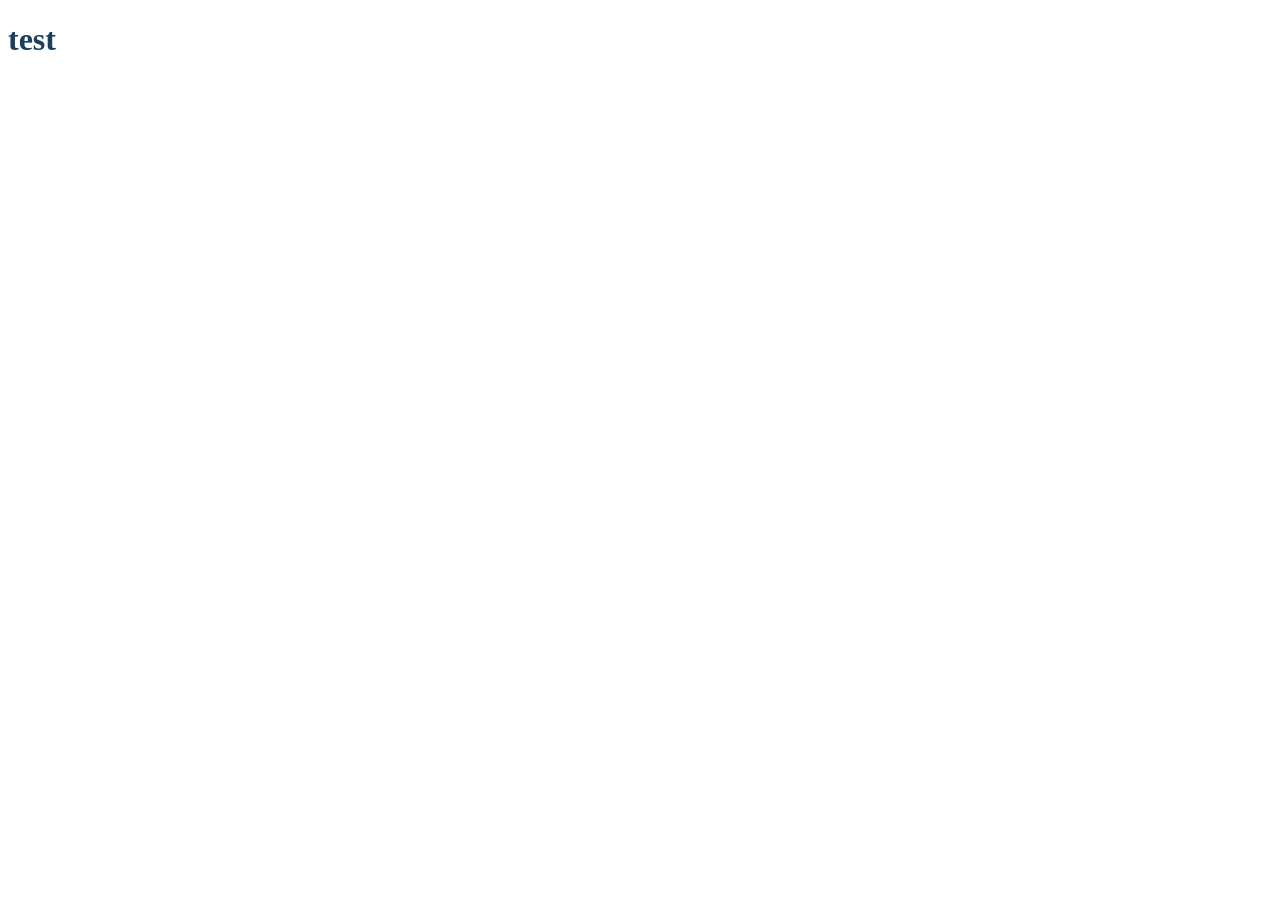
==== index.html @ c7163689 "add git" ====
<!DOCTYPE html>
<html lang="en">
<head>
    <meta charset="UTF-8">
    <meta name="viewport" content="width=device-width, initial-scale=1.0">
    <link rel="stylesheet" href="./css/style.css">
    <link rel="stylesheet" href="./css/reset.css">
    <title>Document</title>
</head>
<body>
    <h1>test</h1>
</body>
</html>
---- css/style.css ----
body h1 {
  color: rgb(29, 63, 94);
}
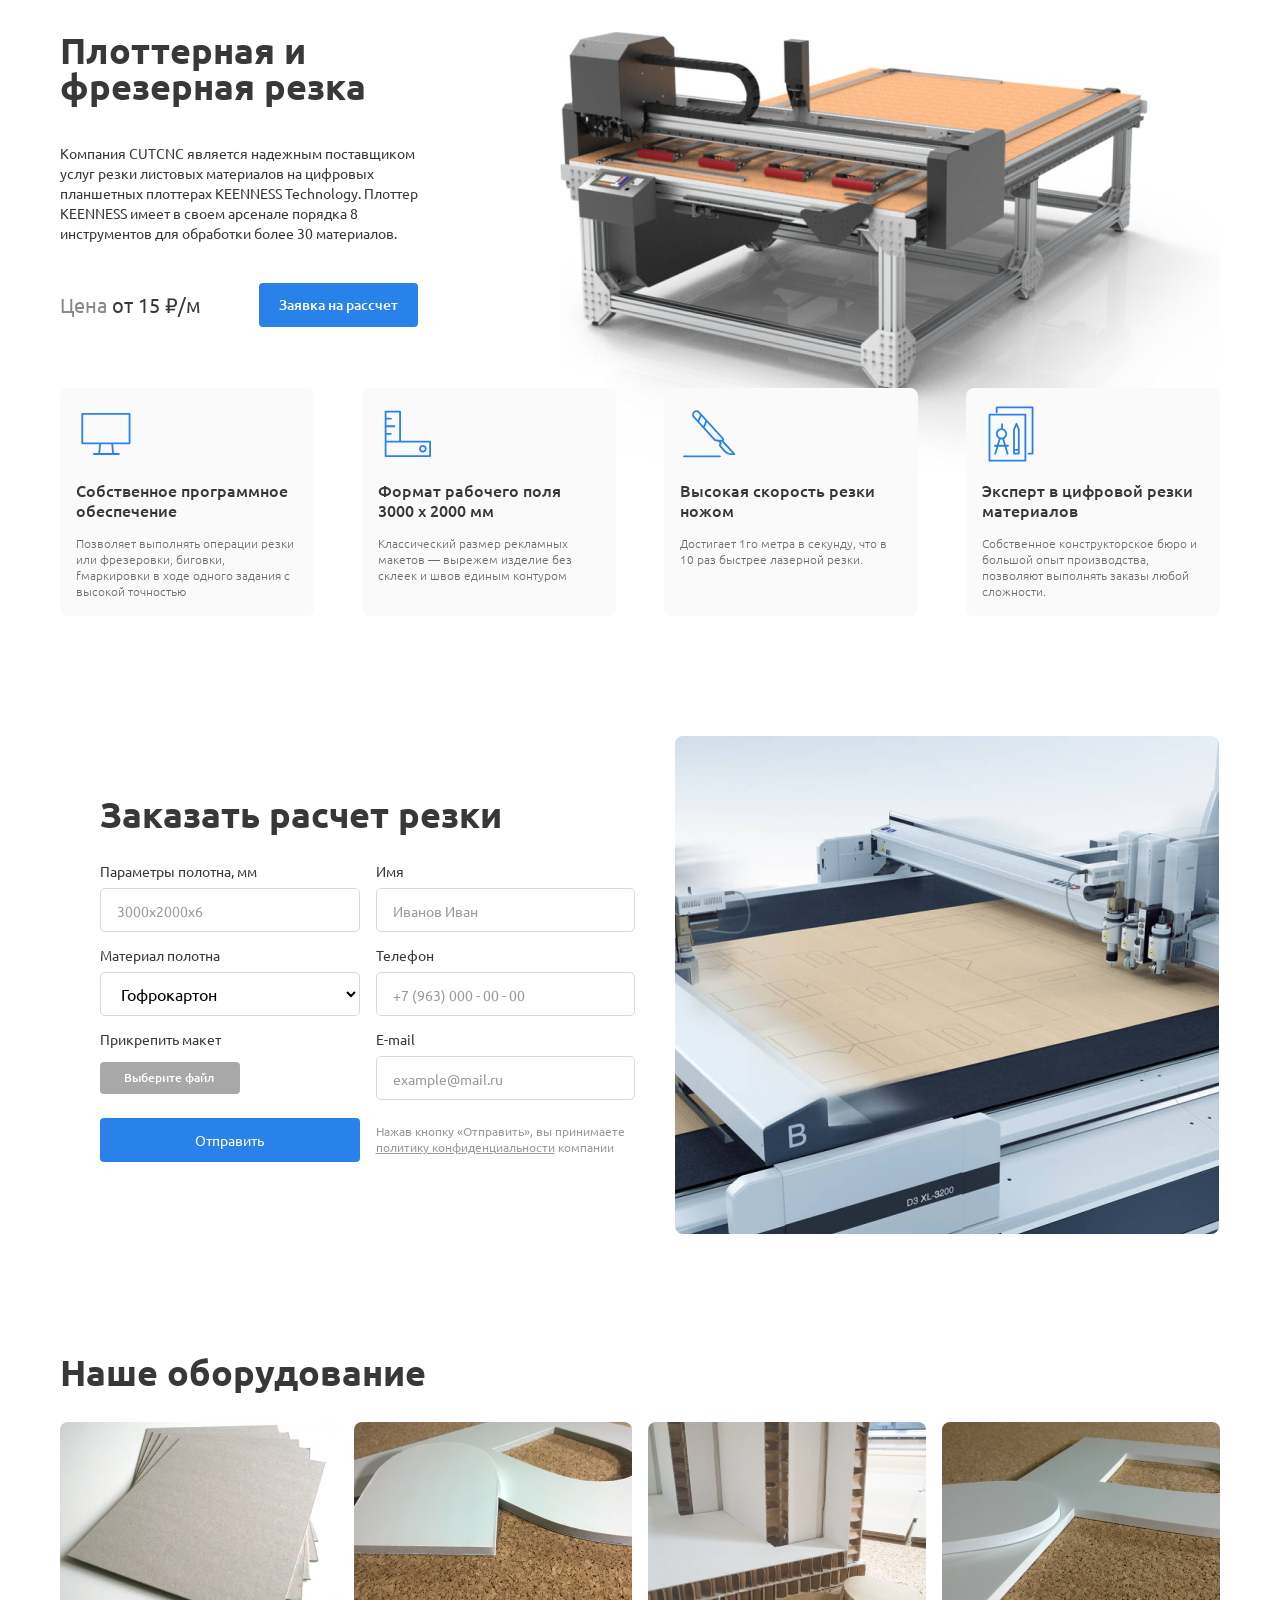
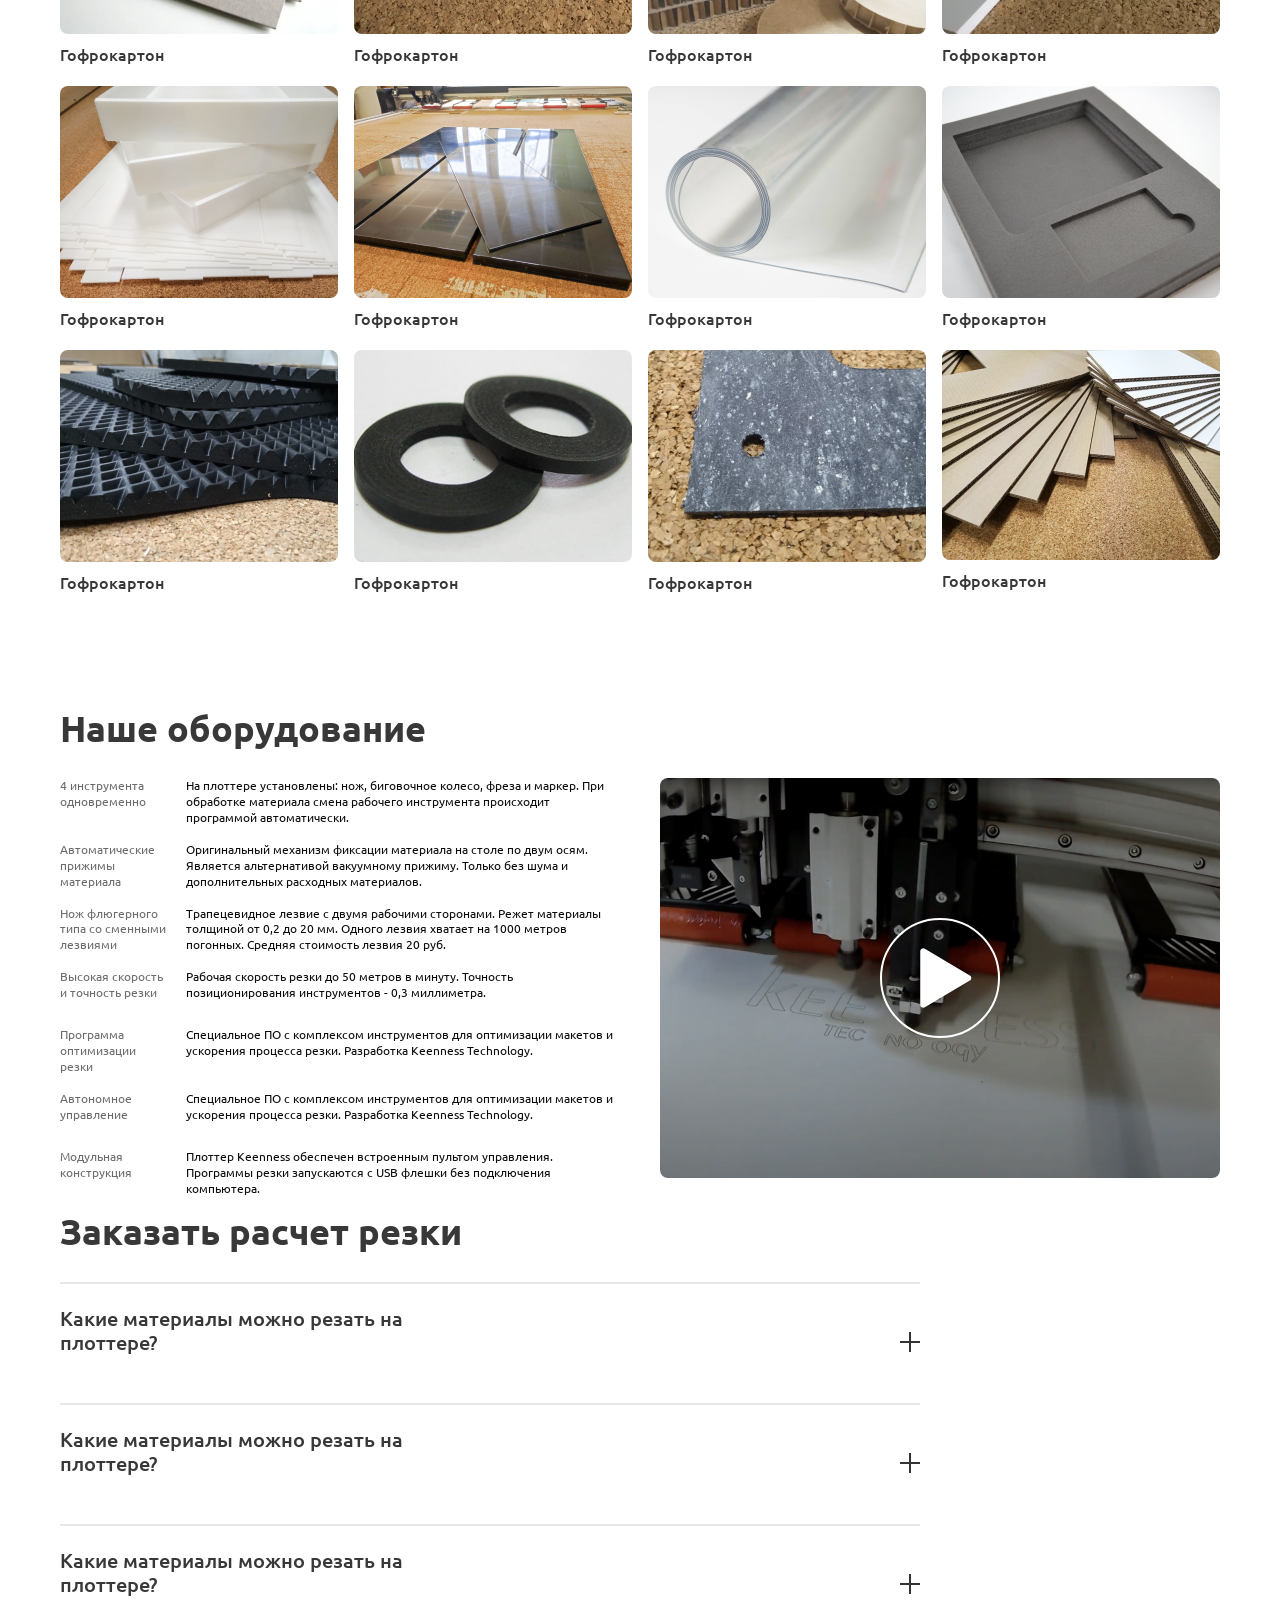
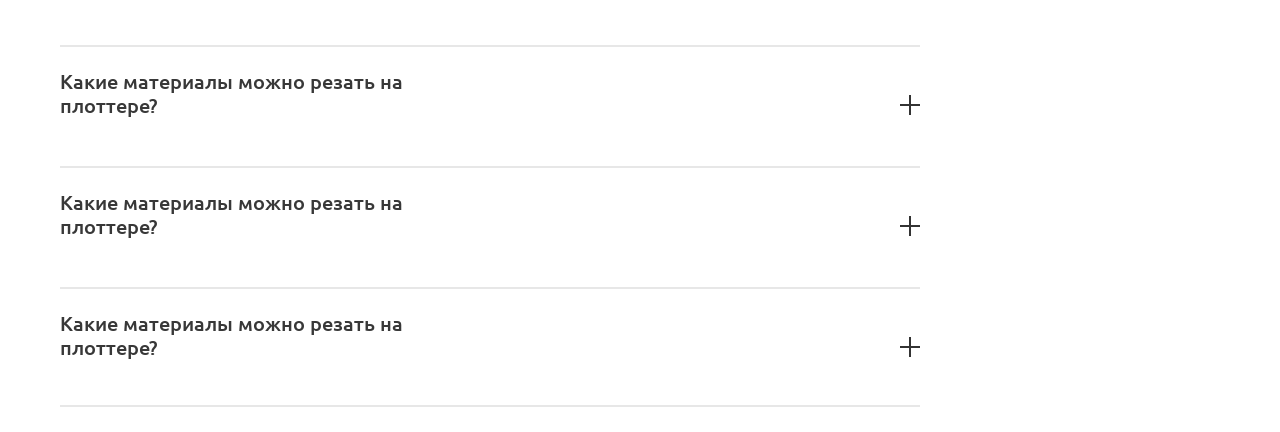
==== commit 2cba5369: "first commit" ====
--- a/index.html
+++ b/index.html
@@ -1,13 +1,536 @@
 <!DOCTYPE html>
 <html lang="en">
+
 <head>
     <meta charset="UTF-8">
     <meta name="viewport" content="width=device-width, initial-scale=1.0">
+    <link rel="stylesheet" href="./css/reset.css">
     <link rel="stylesheet" href="./css/style.css">
-    <link rel="stylesheet" href="./css/reset.css">
     <title>Document</title>
 </head>
+
 <body>
-    <h1>test</h1>
+    <div class="wrapper">
+        <div class="container">
+            <main class="main">
+                <section class="namePage">
+                    <div class="namePage__body">
+                        <div class="namePage__row">
+                            <div class="namePage__desc">
+                                <div class="namePage__title">
+                                    <h1>Плоттерная и фрезерная резка</h1>
+                                </div>
+                                <div class="namePage__desc">
+                                    <p>Компания CUTCNC является надежным поставщиком услуг резки листовых материалов на
+                                        цифровых планшетных плоттерах KEENNESS Technology. Плоттер KEENNESS имеет в
+                                        своем арсенале порядка 8 инструментов для обработки более 30 материалов.</p>
+                                </div>
+                                <div class="namePage__prices">
+                                    <div class="namePage__prices__body">
+                                        <div class="namePage__prices__row">
+                                            <div class="namePage__price">
+                                                <span>Цена</span>
+                                                <span>от 15 ₽/м</span>
+                                            </div>
+                                            <div class="namePage__request">
+                                                <a href="#">Заявка на рассчет</a>
+                                            </div>
+                                        </div>
+                                    </div>
+                                </div>
+                            </div>
+                            <div class="namePage__image">
+                                <img src="./image/machine.png" alt="">
+                            </div>
+                        </div>
+                    </div>
+                </section>
+                <div class="advantages">
+                    <div class="advantages__body">
+                        <div class="advantages__row">
+                            <div class="advantages__col">
+                                <div class="advantages__col__row">
+                                    <div class="advantages__col__img">
+                                        <img src="./image/advantages/1.svg" alt="">
+                                    </div>
+                                    <div class="advantages__col__title">
+                                        <h2>Собственное программное обеспечение</h2>
+                                    </div>
+                                    <div class="advantages__col__desc">
+                                        <p>Позволяет выполнять операции резки или фрезеровки, биговки,
+                                            fмаркировки в ходе одного задания с высокой
+                                            точностью</p>
+                                    </div>
+                                </div>
+                            </div>
+                            <div class="advantages__col">
+                                <div class="advantages__col__row">
+                                    <div class="advantages__col__img">
+                                        <img src="./image/advantages/3.svg" alt="">
+                                    </div>
+                                    <div class="advantages__col__title">
+                                        <h2>Формат рабочего поля
+                                            3000 х 2000 мм</h2>
+                                    </div>
+                                    <div class="advantages__col__desc">
+                                        <p>Классический размер рекламных макетов
+                                            — вырежем изделие без склеек и швов единым контуром</p>
+                                    </div>
+                                </div>
+                            </div>
+                            <div class="advantages__col">
+                                <div class="advantages__col__row">
+                                    <div class="advantages__col__img">
+                                        <img src="./image/advantages/2.svg" alt="">
+                                    </div>
+                                    <div class="advantages__col__title">
+                                        <h2>Высокая скорость
+                                            резки ножом</h2>
+                                    </div>
+                                    <div class="advantages__col__desc">
+                                        <p>Достигает 1го метра в секунду, что в 10 раз быстрее лазерной резки.</p>
+                                    </div>
+                                </div>
+                            </div>
+                            <div class="advantages__col">
+                                <div class="advantages__col__row">
+                                    <div class="advantages__col__img">
+                                        <img src="./image/advantages/4.svg" alt="">
+                                    </div>
+                                    <div class="advantages__col__title">
+                                        <h2>Эксперт в цифровой
+                                            резки материалов</h2>
+                                    </div>
+                                    <div class="advantages__col__desc">
+                                        <p>Собственное конструкторское бюро и большой опыт производства, позволяют
+                                            выполнять заказы любой сложности.</p>
+                                    </div>
+                                </div>
+                            </div>
+                        </div>
+                    </div>
+                </div>
+                <section class="form">
+                    <div class="form__body">
+                        <div class="form__row">
+                            <form class="shape" action="#" enctype="multipart/form-data">
+                                <div class="shape__body">
+                                    <div class="shape__title">
+                                        <h2>Заказать расчет резки</h2>
+                                    </div>
+                                    <div class="shape__row">
+                                        <div class="shape__col__left">
+                                            <div class="shape__col__box">
+                                                <label for="parameter">Параметры полотна, мм</label>
+                                                <input type="text" id="parameter" name="parameter"
+                                                    placeholder="3000х2000х6">
+                                            </div>
+                                            <div class="shape__col__box">
+                                                <label for="material">Материал полотна</label>
+                                                <select class="material" name="material" id="material">
+                                                    <option class="material__option" value="gofrokarton">Гофрокартон
+                                                    </option>
+                                                    <option class="material__option" value="gofrokarton">Гофрокартон
+                                                    </option>
+                                                    <option class="material__option" value="gofrokarton">Гофрокартон
+                                                    </option>
+                                                    <option class="material__option" value="gofrokarton">Гофрокартон
+                                                    </option>
+                                                </select>
+                                            </div>
+                                            <div class="shape__col__box">
+                                                <label class="input-file"> Прикрепить макет
+                                                    <input class="file" type="file" name="file">
+                                                    <span class="input-file-btn">Выберите файл</span>
+                                                </label>
+                                            </div>
+                                        </div>
+                                        <div class="shape__col__right">
+                                            <div class="shape__col__box">
+                                                <label for="nameClient">Имя</label>
+                                                <input type="text" id="nameClient" name="nameClient"
+                                                    placeholder="Иванов Иван">
+                                            </div>
+                                            <div class="shape__col__box">
+                                                <label for="phoneClient">Телефон</label>
+                                                <input type="text" id="phoneClient" name="phoneClient"
+                                                    placeholder="+7 (963) 000 - 00 - 00">
+                                            </div>
+                                            <div class="shape__col__box">
+                                                <label for="emailClient">E-mail</label>
+                                                <input type="email" id="emailClient" name="emailClient"
+                                                    placeholder="example@mail.ru">
+                                            </div>
+                                        </div>
+                                    </div>
+                                    <div class="form__btn">
+                                        <div class="form__btn__row">
+                                            <div class="shapeBtn">
+                                                <button id="shapeBtn" type="submit">Отправить</button>
+                                            </div>
+                                            <div class="confidentiality">
+                                                <p>Нажав кнопку «Отправить», вы принимаете <a href="#">политику
+                                                        конфиденциальности</a> компании</p>
+                                            </div>
+                                        </div>
+                                    </div>
+                                </div>
+                            </form>
+                            <div class="form__image">
+                                <img src="./image/form/formImage.png" alt="">
+                            </div>
+                        </div>
+                    </div>
+                </section>
+                <section class="materials">
+                    <div class="materials__body">
+                        <div class="materials__title">
+                            <h2>Наше оборудование</h2>
+                        </div>
+                        <div class="materials__row">
+                            <div class="materials__col">
+                                <div class="materials__col__row">
+                                    <div class="materials__col__img">
+                                        <img src="./image/material/1.png" alt="">
+                                    </div>
+                                    <div class="materials__col__title">
+                                        <h4>Гофрокартон</h4>
+                                    </div>
+                                </div>
+                            </div>
+                            <div class="materials__col">
+                                <div class="materials__col__row">
+                                    <div class="materials__col__img">
+                                        <img src="./image/material/2.png" alt="">
+                                    </div>
+                                    <div class="materials__col__title">
+                                        <h4>Гофрокартон</h4>
+                                    </div>
+                                </div>
+                            </div>
+                            <div class="materials__col">
+                                <div class="materials__col__row">
+                                    <div class="materials__col__img">
+                                        <img src="./image/material/3.png" alt="">
+                                    </div>
+                                    <div class="materials__col__title">
+                                        <h4>Гофрокартон</h4>
+                                    </div>
+                                </div>
+                            </div>
+                            <div class="materials__col">
+                                <div class="materials__col__row">
+                                    <div class="materials__col__img">
+                                        <img src="./image/material/4.png" alt="">
+                                    </div>
+                                    <div class="materials__col__title">
+                                        <h4>Гофрокартон</h4>
+                                    </div>
+                                </div>
+                            </div>
+                            <div class="materials__col">
+                                <div class="materials__col__row">
+                                    <div class="materials__col__img">
+                                        <img src="./image/material/5.png" alt="">
+                                    </div>
+                                    <div class="materials__col__title">
+                                        <h4>Гофрокартон</h4>
+                                    </div>
+                                </div>
+                            </div>
+                            <div class="materials__col">
+                                <div class="materials__col__row">
+                                    <div class="materials__col__img">
+                                        <img src="./image/material/6.png" alt="">
+                                    </div>
+                                    <div class="materials__col__title">
+                                        <h4>Гофрокартон</h4>
+                                    </div>
+                                </div>
+                            </div>
+
+                            <div class="materials__col">
+                                <div class="materials__col__row">
+                                    <div class="materials__col__img">
+                                        <img src="./image/material/7.png" alt="">
+                                    </div>
+                                    <div class="materials__col__title">
+                                        <h4>Гофрокартон</h4>
+                                    </div>
+                                </div>
+                            </div>
+                            <div class="materials__col">
+                                <div class="materials__col__row">
+                                    <div class="materials__col__img">
+                                        <img src="./image/material/8.png" alt="">
+                                    </div>
+                                    <div class="materials__col__title">
+                                        <h4>Гофрокартон</h4>
+                                    </div>
+                                </div>
+                            </div>
+                            <div class="materials__col">
+                                <div class="materials__col__row">
+                                    <div class="materials__col__img">
+                                        <img src="./image/material/9.png" alt="">
+                                    </div>
+                                    <div class="materials__col__title">
+                                        <h4>Гофрокартон</h4>
+                                    </div>
+                                </div>
+                            </div>
+                            <div class="materials__col">
+                                <div class="materials__col__row">
+                                    <div class="materials__col__img">
+                                        <img src="./image/material/10.png" alt="">
+                                    </div>
+                                    <div class="materials__col__title">
+                                        <h4>Гофрокартон</h4>
+                                    </div>
+                                </div>
+                            </div>
+                            <div class="materials__col">
+                                <div class="materials__col__row">
+                                    <div class="materials__col__img">
+                                        <img src="./image/material/11.png" alt="">
+                                    </div>
+                                    <div class="materials__col__title">
+                                        <h4>Гофрокартон</h4>
+                                    </div>
+                                </div>
+                            </div>
+                            <div class="materials__col">
+                                <div class="materials__col__row">
+                                    <div class="materials__col__img">
+                                        <img src="./image/material/12.png" alt="">
+                                    </div>
+                                    <div class="materials__col__title">
+                                        <h4>Гофрокартон</h4>
+                                    </div>
+                                </div>
+                            </div>
+                        </div>
+                    </div>
+                </section>
+                <section class="machine">
+                    <div class="machine__body">
+                        <div class="machine__title">
+                            <h2>Наше оборудование</h2>
+                        </div>
+                        <div class="machine__row">
+                            <div class="machine__left__box">
+                                <div class="machine__left__row">
+                                    <div class="machine__left__col">
+                                        <div class="machine__left__col__row">
+                                            <div class="machine__left__title">
+                                                <h4>4 инструмента одновременно</h4>
+                                            </div>
+                                            <div class="machine__left__desc">
+                                                <p>На плоттере установлены: нож, биговочное колесо, фреза и маркер. При
+                                                    обработке материала смена рабочего инструмента происходит программой
+                                                    автоматически.</p>
+                                            </div>
+                                        </div>
+                                    </div>
+                                    <div class="machine__left__col">
+                                        <div class="machine__left__col__row">
+                                            <div class="machine__left__title">
+                                                <h4>Автоматические прижимы материала</h4>
+                                            </div>
+                                            <div class="machine__left__desc">
+                                                <p>Оригинальный механизм фиксации материала на столе по двум осям.
+                                                    Является альтернативой вакуумному прижиму. Только без шума и
+                                                    дополнительных расходных материалов.</p>
+                                            </div>
+                                        </div>
+                                    </div>
+                                    <div class="machine__left__col">
+                                        <div class="machine__left__col__row">
+                                            <div class="machine__left__title">
+                                                <h4>Нож флюгерного типа со сменными лезвиями</h4>
+                                            </div>
+                                            <div class="machine__left__desc">
+                                                <p>Трапецевидное лезвие с двумя рабочими сторонами. Режет материалы
+                                                    толщиной от 0,2 до 20 мм. Одного лезвия хватает на 1000 метров
+                                                    погонных. Средняя стоимость лезвия 20 руб.</p>
+                                            </div>
+                                        </div>
+                                    </div>
+                                    <div class="machine__left__col">
+                                        <div class="machine__left__col__row">
+                                            <div class="machine__left__title">
+                                                <h4>Высокая скорость и точность резки</h4>
+                                            </div>
+                                            <div class="machine__left__desc">
+                                                <p>Рабочая скорость резки до 50 метров в минуту. Точность
+                                                    позиционирования инструментов - 0,3 миллиметра.</p>
+                                            </div>
+                                        </div>
+                                    </div>
+                                    <div class="machine__left__col">
+                                        <div class="machine__left__col__row">
+                                            <div class="machine__left__title">
+                                                <h4>Программа оптимизации резки</h4>
+                                            </div>
+                                            <div class="machine__left__desc">
+                                                <p>Специальное ПО с комплексом инструментов для оптимизации макетов и
+                                                    ускорения процесса резки. Разработка Keenness Technology.</p>
+                                            </div>
+                                        </div>
+                                    </div>
+                                    <div class="machine__left__col">
+                                        <div class="machine__left__col__row">
+                                            <div class="machine__left__title">
+                                                <h4>Автономное управление</h4>
+                                            </div>
+                                            <div class="machine__left__desc">
+                                                <p>Специальное ПО с комплексом инструментов для оптимизации макетов и
+                                                    ускорения процесса резки. Разработка Keenness Technology.</p>
+                                            </div>
+                                        </div>
+                                    </div>
+                                    <div class="machine__left__col">
+                                        <div class="machine__left__col__row">
+                                            <div class="machine__left__title">
+                                                <h4>Модульная конструкция</h4>
+                                            </div>
+                                            <div class="machine__left__desc">
+                                                <p>Плоттер Keenness обеспечен встроенным пультом управления. Программы
+                                                    резки запускаются с USB флешки без подключения компьютера.</p>
+                                            </div>
+                                        </div>
+                                    </div>
+                                </div>
+                            </div>
+                            <div class="machine__right__box">
+                                <div class="machine__right__img">
+                                    <img src="./image/mashine/1.png" alt="">
+                                </div>
+                            </div>
+                        </div>
+                    </div>
+                </section>
+                <section class="questions">
+                    <div class="questions__body">
+                        <div class="questions__title">
+                            <h2>Заказать расчет резки</h2>
+                        </div>
+                        <div class="questions__row">
+                            <div class="questions__col">
+                                <div class="questions__col__row">
+                                    <div class="questions__col__item">
+                                        <div class="questions__col__title"> <h4> Какие материалы можно резать на плоттере?</h4></div>
+                                        <div class="questions__col__btn">
+                                            <span></span>
+                                            <span></span>
+                                        </div>
+                                    </div>
+                                    <div class="questions__col__desc"> <p>
+                                        Плоттер Keenness обеспечен встроенным пультом управления. Программы резки запускаются с USB флешки без подключения компьютера.Оригинальный механизм фиксации материала на столе по двум осям. Является альтернативой вакуумному прижиму. Только без шума и дополнительных расходных материалов.  Трапецевидное лезвие с двумя рабочими сторонами. Режет материалы толщиной от 0,2 до 20 мм. Одного лезвия хватает на 1000 метров погонных. Средняя стоимость лезвия 20 руб.
+                                        Специальное ПО с комплексом инструментов для оптимизации макетов и ускорения процесса резки. Разработка Keenness Technology. Плоттер Keenness обеспечен встроенным пультом управления. Программы резки запускаются с USB флешки без подключения компьютера.
+                                        
+                                        Плоттер Keenness в разборе состоит из отдельных узлов, а рама изготовлена из алюминия. Это позволяет заносить их в стандартные дверные проемы без использования спецтехники.
+                                    </p>
+                                    </div>
+                                </div>
+                            </div>
+                            <div class="questions__col">
+                                <div class="questions__col__row">
+                                    <div class="questions__col__item">
+                                        <div class="questions__col__title"> <h4> Какие материалы можно резать на плоттере?</h4></div>
+                                        <div class="questions__col__btn">
+                                            <span></span>
+                                            <span></span>
+                                        </div>
+                                    </div>
+                                    <div class="questions__col__desc"> <p>
+                                        Плоттер Keenness обеспечен встроенным пультом управления. Программы резки запускаются с USB флешки без подключения компьютера.Оригинальный механизм фиксации материала на столе по двум осям. Является альтернативой вакуумному прижиму. Только без шума и дополнительных расходных материалов.  Трапецевидное лезвие с двумя рабочими сторонами. Режет материалы толщиной от 0,2 до 20 мм. Одного лезвия хватает на 1000 метров погонных. Средняя стоимость лезвия 20 руб.
+                                        Специальное ПО с комплексом инструментов для оптимизации макетов и ускорения процесса резки. Разработка Keenness Technology. Плоттер Keenness обеспечен встроенным пультом управления. Программы резки запускаются с USB флешки без подключения компьютера.
+                                        
+                                        Плоттер Keenness в разборе состоит из отдельных узлов, а рама изготовлена из алюминия. Это позволяет заносить их в стандартные дверные проемы без использования спецтехники.
+                                    </p>
+                                    </div>
+                                </div>
+                            </div>
+                            <div class="questions__col">
+                                <div class="questions__col__row">
+                                    <div class="questions__col__item">
+                                        <div class="questions__col__title"> <h4> Какие материалы можно резать на плоттере?</h4></div>
+                                        <div class="questions__col__btn">
+                                            <span></span>
+                                            <span></span>
+                                        </div>
+                                    </div>
+                                    <div class="questions__col__desc"> <p>
+                                        Плоттер Keenness обеспечен встроенным пультом управления. Программы резки запускаются с USB флешки без подключения компьютера.Оригинальный механизм фиксации материала на столе по двум осям. Является альтернативой вакуумному прижиму. Только без шума и дополнительных расходных материалов.  Трапецевидное лезвие с двумя рабочими сторонами. Режет материалы толщиной от 0,2 до 20 мм. Одного лезвия хватает на 1000 метров погонных. Средняя стоимость лезвия 20 руб.
+                                        Специальное ПО с комплексом инструментов для оптимизации макетов и ускорения процесса резки. Разработка Keenness Technology. Плоттер Keenness обеспечен встроенным пультом управления. Программы резки запускаются с USB флешки без подключения компьютера.
+                                        
+                                        Плоттер Keenness в разборе состоит из отдельных узлов, а рама изготовлена из алюминия. Это позволяет заносить их в стандартные дверные проемы без использования спецтехники.
+                                    </p>
+                                    </div>
+                                </div>
+                            </div>
+                            <div class="questions__col">
+                                <div class="questions__col__row">
+                                    <div class="questions__col__item">
+                                        <div class="questions__col__title"> <h4> Какие материалы можно резать на плоттере?</h4></div>
+                                        <div class="questions__col__btn">
+                                            <span></span>
+                                            <span></span>
+                                        </div>
+                                    </div>
+                                    <div class="questions__col__desc"> <p>
+                                        Плоттер Keenness обеспечен встроенным пультом управления. Программы резки запускаются с USB флешки без подключения компьютера.Оригинальный механизм фиксации материала на столе по двум осям. Является альтернативой вакуумному прижиму. Только без шума и дополнительных расходных материалов.  Трапецевидное лезвие с двумя рабочими сторонами. Режет материалы толщиной от 0,2 до 20 мм. Одного лезвия хватает на 1000 метров погонных. Средняя стоимость лезвия 20 руб.
+                                        Специальное ПО с комплексом инструментов для оптимизации макетов и ускорения процесса резки. Разработка Keenness Technology. Плоттер Keenness обеспечен встроенным пультом управления. Программы резки запускаются с USB флешки без подключения компьютера.
+                                        
+                                        Плоттер Keenness в разборе состоит из отдельных узлов, а рама изготовлена из алюминия. Это позволяет заносить их в стандартные дверные проемы без использования спецтехники.
+                                    </p>
+                                    </div>
+                                </div>
+                            </div>
+                            <div class="questions__col">
+                                <div class="questions__col__row">
+                                    <div class="questions__col__item">
+                                        <div class="questions__col__title"> <h4> Какие материалы можно резать на плоттере?</h4></div>
+                                        <div class="questions__col__btn">
+                                            <span></span>
+                                            <span></span>
+                                        </div>
+                                    </div>
+                                    <div class="questions__col__desc"> <p>
+                                        Плоттер Keenness обеспечен встроенным пультом управления. Программы резки запускаются с USB флешки без подключения компьютера.Оригинальный механизм фиксации материала на столе по двум осям. Является альтернативой вакуумному прижиму. Только без шума и дополнительных расходных материалов.  Трапецевидное лезвие с двумя рабочими сторонами. Режет материалы толщиной от 0,2 до 20 мм. Одного лезвия хватает на 1000 метров погонных. Средняя стоимость лезвия 20 руб.
+                                        Специальное ПО с комплексом инструментов для оптимизации макетов и ускорения процесса резки. Разработка Keenness Technology. Плоттер Keenness обеспечен встроенным пультом управления. Программы резки запускаются с USB флешки без подключения компьютера.
+                                        
+                                        Плоттер Keenness в разборе состоит из отдельных узлов, а рама изготовлена из алюминия. Это позволяет заносить их в стандартные дверные проемы без использования спецтехники.
+                                    </p>
+                                    </div>
+                                </div>
+                            </div>
+                            <div class="questions__col">
+                                <div class="questions__col__row">
+                                    <div class="questions__col__item">
+                                        <div class="questions__col__title"> <h4> Какие материалы можно резать на плоттере?</h4></div>
+                                        <div class="questions__col__btn">
+                                            <span></span>
+                                            <span></span>
+                                        </div>
+                                    </div>
+                                    <div class="questions__col__desc"> <p>
+                                        Плоттер Keenness обеспечен встроенным пультом управления. Программы резки запускаются с USB флешки без подключения компьютера.Оригинальный механизм фиксации материала на столе по двум осям. Является альтернативой вакуумному прижиму. Только без шума и дополнительных расходных материалов.  Трапецевидное лезвие с двумя рабочими сторонами. Режет материалы толщиной от 0,2 до 20 мм. Одного лезвия хватает на 1000 метров погонных. Средняя стоимость лезвия 20 руб.
+                                        Специальное ПО с комплексом инструментов для оптимизации макетов и ускорения процесса резки. Разработка Keenness Technology. Плоттер Keenness обеспечен встроенным пультом управления. Программы резки запускаются с USB флешки без подключения компьютера.
+                                        
+                                        Плоттер Keenness в разборе состоит из отдельных узлов, а рама изготовлена из алюминия. Это позволяет заносить их в стандартные дверные проемы без использования спецтехники.
+                                    </p>
+                                    </div>
+                                </div>
+                            </div>
+                        </div>
+                    </div>
+                </section>
+            </main>
+        </div>
+    </div>
+    <script src="./js/main.js"></script>
 </body>
+
 </html>
--- a/css/style.css
+++ b/css/style.css
@@ -1,3 +1,593 @@
-body h1 {
-  color: rgb(29, 63, 94);
+@import url("https://fonts.googleapis.com/css2?family=PT+Sans&family=Ubuntu:wght@300;400;500;700&display=swap");
+.none {
+  display: none;
+}
+
+.active {
+  display: block;
+}
+
+.container {
+  max-width: 1190px;
+  margin: 0 auto;
+  padding: 0 15px;
+}
+
+.namePage {
+  color: #383838;
+  font-style: normal;
+}
+.namePage__row {
+  margin-top: 32px;
+  display: -webkit-box;
+  display: -ms-flexbox;
+  display: flex;
+  -ms-flex-wrap: wrap;
+      flex-wrap: wrap;
+  -webkit-column-gap: 140px;
+     -moz-column-gap: 140px;
+          column-gap: 140px;
+}
+.namePage__desc {
+  max-width: 360px;
+  width: 100%;
+}
+.namePage__title {
+  margin-bottom: 40px;
+}
+.namePage__title h1 {
+  font-size: 36px;
+  font-weight: 700;
+  line-height: 100%;
+}
+.namePage__desc {
+  margin-bottom: 40px;
+}
+.namePage__desc p {
+  font-size: 14px;
+  font-weight: 400;
+  line-height: 142%;
+}
+.namePage__prices__row {
+  display: -webkit-box;
+  display: -ms-flexbox;
+  display: flex;
+  -webkit-column-gap: 57px;
+     -moz-column-gap: 57px;
+          column-gap: 57px;
+  -webkit-box-align: center;
+      -ms-flex-align: center;
+          align-items: center;
+}
+.namePage__price {
+  max-width: 142px;
+  width: 100%;
+  font-size: 20px;
+  line-height: 120%;
+  font-weight: 400;
+}
+.namePage__price span:first-child {
+  color: #888;
+}
+.namePage__price span:last-child {
+  color: #383838;
+}
+.namePage__request {
+  border-radius: 4px;
+  background: #2982E9;
+}
+.namePage__request a {
+  display: inline-block;
+  color: #FFF;
+  font-size: 14px;
+  font-weight: 500;
+  line-height: 142%;
+  padding: 12px 20px;
+}
+
+.advantages {
+  margin-top: -84px;
+  margin-bottom: 120px;
+}
+.advantages__row {
+  display: -webkit-box;
+  display: -ms-flexbox;
+  display: flex;
+  -webkit-column-gap: 48px;
+     -moz-column-gap: 48px;
+          column-gap: 48px;
+}
+.advantages__col {
+  width: 100%;
+  padding: 16px;
+  border-radius: 8px;
+  background: #FAFAFA;
+  -webkit-box-flex: 0;
+      -ms-flex: 0 1 25%;
+          flex: 0 1 25%;
+}
+.advantages__col__row {
+  display: -webkit-box;
+  display: -ms-flexbox;
+  display: flex;
+  -webkit-box-orient: vertical;
+  -webkit-box-direction: normal;
+      -ms-flex-direction: column;
+          flex-direction: column;
+  -webkit-box-pack: center;
+      -ms-flex-pack: center;
+          justify-content: center;
+  -webkit-box-align: start;
+      -ms-flex-align: start;
+          align-items: flex-start;
+  row-gap: 16px;
+  -ms-flex-wrap: wrap;
+      flex-wrap: wrap;
+}
+.advantages__col__title {
+  min-height: 40px;
+}
+.advantages__col__title h2 {
+  color: #383838;
+  font-size: 16px;
+  font-weight: 500;
+  line-height: 125%;
+}
+.advantages__col__desc {
+  max-width: 246px;
+  width: 100%;
+  min-height: 48px;
+  height: 100%;
+}
+.advantages__col__desc p {
+  color: #6B6B6B;
+  font-size: 12px;
+  font-weight: 300;
+  line-height: 133%;
+}
+
+.form {
+  margin-bottom: 120px;
+}
+.form__row {
+  display: -webkit-box;
+  display: -ms-flexbox;
+  display: flex;
+  -webkit-column-gap: 40px;
+     -moz-column-gap: 40px;
+          column-gap: 40px;
+}
+.form form {
+  margin-top: 60px;
+}
+.form form .shape__body {
+  margin-left: 40px;
+  max-width: 535px;
+}
+.form form .shape__title {
+  max-width: 510px;
+  width: 100%;
+  margin-bottom: 32px;
+}
+.form form .shape__title h2 {
+  color: #383838;
+  font-size: 36px;
+  font-weight: 700;
+  line-height: 100%;
+}
+.form form .shape__row {
+  display: -webkit-box;
+  display: -ms-flexbox;
+  display: flex;
+  -webkit-column-gap: 16px;
+     -moz-column-gap: 16px;
+          column-gap: 16px;
+}
+.form form .shape__col__box {
+  display: -webkit-box;
+  display: -ms-flexbox;
+  display: flex;
+  -webkit-box-orient: vertical;
+  -webkit-box-direction: normal;
+      -ms-flex-direction: column;
+          flex-direction: column;
+}
+.form form .shape__col__box {
+  margin-bottom: 16px;
+}
+.form form .shape__col__left, .form form .shape__col__right {
+  max-width: 260px;
+  width: 100%;
+}
+.form form label {
+  color: #383838;
+  font-size: 14px;
+  font-weight: 400;
+  line-height: 114%;
+  margin-bottom: 8px;
+}
+.form form input[type=text],
+.form form input[type=email] {
+  max-width: 260px;
+  width: 100%;
+  height: 44px;
+  padding: 0px 16px;
+  border-radius: 5px;
+  border: 1.5px solid #D9D9D9;
+}
+.form form input::-webkit-input-placeholder {
+  color: #383838;
+  font-size: 14px;
+  font-weight: 400;
+  line-height: 142%;
+  opacity: 0.5;
+}
+.form form input::-moz-placeholder {
+  color: #383838;
+  font-size: 14px;
+  font-weight: 400;
+  line-height: 142%;
+  opacity: 0.5;
+}
+.form form input:-ms-input-placeholder {
+  color: #383838;
+  font-size: 14px;
+  font-weight: 400;
+  line-height: 142%;
+  opacity: 0.5;
+}
+.form form input::-ms-input-placeholder {
+  color: #383838;
+  font-size: 14px;
+  font-weight: 400;
+  line-height: 142%;
+  opacity: 0.5;
+}
+.form form input::placeholder {
+  color: #383838;
+  font-size: 14px;
+  font-weight: 400;
+  line-height: 142%;
+  opacity: 0.5;
+}
+.form form .material {
+  max-width: 260px;
+  width: 100%;
+  height: 44px;
+  padding: 0px 16px;
+  border-radius: 5px;
+  border: 1.5px solid #D9D9D9;
+}
+.form form .form__btn__row {
+  display: -webkit-box;
+  display: -ms-flexbox;
+  display: flex;
+  -webkit-column-gap: 16px;
+     -moz-column-gap: 16px;
+          column-gap: 16px;
+  -webkit-box-align: center;
+      -ms-flex-align: center;
+          align-items: center;
+}
+.form form .form__btn .shapeBtn {
+  border-radius: 4px;
+  background: #2982E9;
+  display: -webkit-box;
+  display: -ms-flexbox;
+  display: flex;
+  -webkit-box-pack: center;
+      -ms-flex-pack: center;
+          justify-content: center;
+  -webkit-box-align: center;
+      -ms-flex-align: center;
+          align-items: center;
+  max-width: 260px;
+  width: 100%;
+  height: 44px;
+  color: #FFF;
+  font-size: 14px;
+  font-weight: 500;
+  line-height: 142%;
+}
+.form form .form__btn .confidentiality {
+  width: 100%;
+}
+.form form .form__btn .confidentiality p {
+  color: #383838;
+  font-size: 12px;
+  font-weight: 400;
+  line-height: 133%;
+  opacity: 0.5;
+}
+.form form .form__btn .confidentiality p a {
+  text-decoration: underline;
+  color: #383838;
+}
+.form form .input-file {
+  position: relative;
+  display: -webkit-box;
+  display: -ms-flexbox;
+  display: flex;
+  -webkit-box-orient: vertical;
+  -webkit-box-direction: normal;
+      -ms-flex-direction: column;
+          flex-direction: column;
+}
+.form form .input-file-btn {
+  position: relative;
+  display: inline-block;
+  cursor: pointer;
+  outline: none;
+  text-decoration: none;
+  border-radius: 4px;
+  background: #A8A8A8;
+  padding: 9px 24px;
+  border: none;
+  margin: 0;
+  color: #FFF;
+  font-size: 12px;
+  font-weight: 500;
+  line-height: 116%;
+  max-width: 140px;
+  width: 100%;
+  margin-top: 14px;
+}
+.form form .input-file-text {
+  padding: 0 10px;
+  line-height: 40px;
+  display: inline-block;
+}
+.form form .input-file input[type=file] {
+  position: absolute;
+  z-index: -1;
+  opacity: 0;
+  display: block;
+  width: 0;
+  height: 0;
+  border-radius: 4px;
+}
+.form form #parameter #material {
+  margin-bottom: 8px;
+}
+.form .form__image img {
+  border-radius: 8px;
+}
+
+.materials {
+  margin-bottom: 148px;
+}
+.materials__row {
+  display: -webkit-box;
+  display: -ms-flexbox;
+  display: flex;
+  -ms-flex-wrap: wrap;
+      flex-wrap: wrap;
+  -webkit-column-gap: 16px;
+     -moz-column-gap: 16px;
+          column-gap: 16px;
+  row-gap: 52px;
+}
+.materials__col {
+  max-width: 278px;
+  width: 100%;
+  max-height: 212px;
+  height: 100%;
+}
+.materials__title {
+  max-width: 572px;
+  width: 100%;
+  margin-bottom: 32px;
+}
+.materials__title h2 {
+  color: #383838;
+  font-size: 36px;
+  font-weight: 700;
+  line-height: 100%;
+}
+.materials__col__img {
+  margin-bottom: 10px;
+}
+.materials__col__img img {
+  border-radius: 8px;
+}
+.materials__col__title {
+  max-width: 278px;
+  width: 100%;
+}
+.materials__col__title h4 {
+  color: #383838;
+  font-size: 16px;
+  font-weight: 500;
+  line-height: 125%;
+}
+
+.machine__title {
+  max-width: 572px;
+  width: 100%;
+  margin-bottom: 32px;
+}
+.machine__title h2 {
+  color: #383838;
+  font-size: 36px;
+  font-weight: 700;
+  line-height: 100%;
+}
+.machine__row {
+  display: -webkit-box;
+  display: -ms-flexbox;
+  display: flex;
+  -webkit-column-gap: 40px;
+     -moz-column-gap: 40px;
+          column-gap: 40px;
+}
+.machine__left__box {
+  max-width: 560px;
+  width: 100%;
+}
+.machine__left__col__row {
+  display: -webkit-box;
+  display: -ms-flexbox;
+  display: flex;
+  -webkit-column-gap: 16px;
+     -moz-column-gap: 16px;
+          column-gap: 16px;
+}
+.machine__left__col {
+  margin-bottom: 16px;
+}
+.machine__left__title {
+  max-width: 110px;
+  width: 100%;
+}
+.machine__left__title h4 {
+  color: #6B6B6B;
+  font-size: 12px;
+  font-weight: 400;
+  line-height: 133%;
+}
+.machine__left__desc {
+  max-width: 434px;
+  width: 100%;
+}
+.machine__left__desc p {
+  color: #0B0B0B;
+  font-size: 12px;
+  font-style: normal;
+  font-weight: 400;
+  line-height: 133%;
+  min-height: 42px;
+}
+.machine__right__box {
+  max-width: 560px;
+  width: 100%;
+  height: 400px;
+  position: relative;
+}
+.machine__right__box img {
+  width: 100%;
+  height: 100%;
+  border-radius: 8px;
+}
+.machine__right__box::after {
+  content: "";
+  position: absolute;
+  width: 120px;
+  height: 120px;
+  background: url("../image/mashine/play.svg");
+  top: 50%;
+  left: 50%;
+  -webkit-transform: translate(-50%, -50%);
+          transform: translate(-50%, -50%);
+}
+
+.questions__col {
+  position: relative;
+}
+.questions__col:before {
+  position: absolute;
+  top: -24px;
+  content: "";
+  width: 100%;
+  height: 2px;
+  background: #E7E7E7;
+}
+.questions__col:last-child::after {
+  position: absolute;
+  bottom: -24px;
+  content: "";
+  width: 100%;
+  height: 2px;
+  background: #E7E7E7;
+}
+.questions__body {
+  max-width: 860px;
+  width: 100%;
+}
+.questions__col__row {
+  display: -webkit-box;
+  display: -ms-flexbox;
+  display: flex;
+  -webkit-box-orient: vertical;
+  -webkit-box-direction: normal;
+      -ms-flex-direction: column;
+          flex-direction: column;
+  margin-bottom: 49px;
+}
+.questions__col__item {
+  display: -webkit-box;
+  display: -ms-flexbox;
+  display: flex;
+  -webkit-box-align: center;
+      -ms-flex-align: center;
+          align-items: center;
+  -webkit-box-pack: justify;
+      -ms-flex-pack: justify;
+          justify-content: space-between;
+}
+.questions .questions__col__title {
+  -webkit-box-flex: 1;
+      -ms-flex: 1;
+          flex: 1;
+}
+.questions .questions__col__title h4 {
+  margin: 0;
+}
+.questions .questions__col__btn {
+  width: 20px;
+  height: 20px;
+  cursor: pointer;
+  position: relative;
+}
+.questions .questions__col__btn span {
+  position: absolute;
+  width: 20px;
+  height: 2px;
+  background-color: #333;
+  top: 50%;
+  left: 0;
+  -webkit-transform: translateY(-50%) rotate(90deg);
+          transform: translateY(-50%) rotate(90deg);
+}
+.questions .questions__col__btn span::before {
+  content: "";
+  position: absolute;
+  width: 20px;
+  height: 2px;
+  background-color: #333;
+  top: 50%;
+  left: 0;
+  -webkit-transform: translateY(-50%) rotate(-90deg);
+          transform: translateY(-50%) rotate(-90deg);
+}
+.questions__title {
+  max-width: 572px;
+  width: 100%;
+  margin-bottom: 57px;
+}
+.questions__title h2 {
+  color: #383838;
+  font-size: 36px;
+  font-weight: 700;
+  line-height: 100%;
+}
+.questions__col__title {
+  max-width: 444px;
+  width: 100%;
+  margin-bottom: 24px;
+}
+.questions__col__title h4 {
+  color: #383838;
+  font-size: 20px;
+  font-weight: 500;
+  line-height: 120%;
+}
+.questions__col__desc {
+  max-width: 760px;
+  width: 100%;
+}
+.questions__col__desc p {
+  color: #0B0B0B;
+  font-size: 12px;
+  font-weight: 400;
+  line-height: 133%;
 }
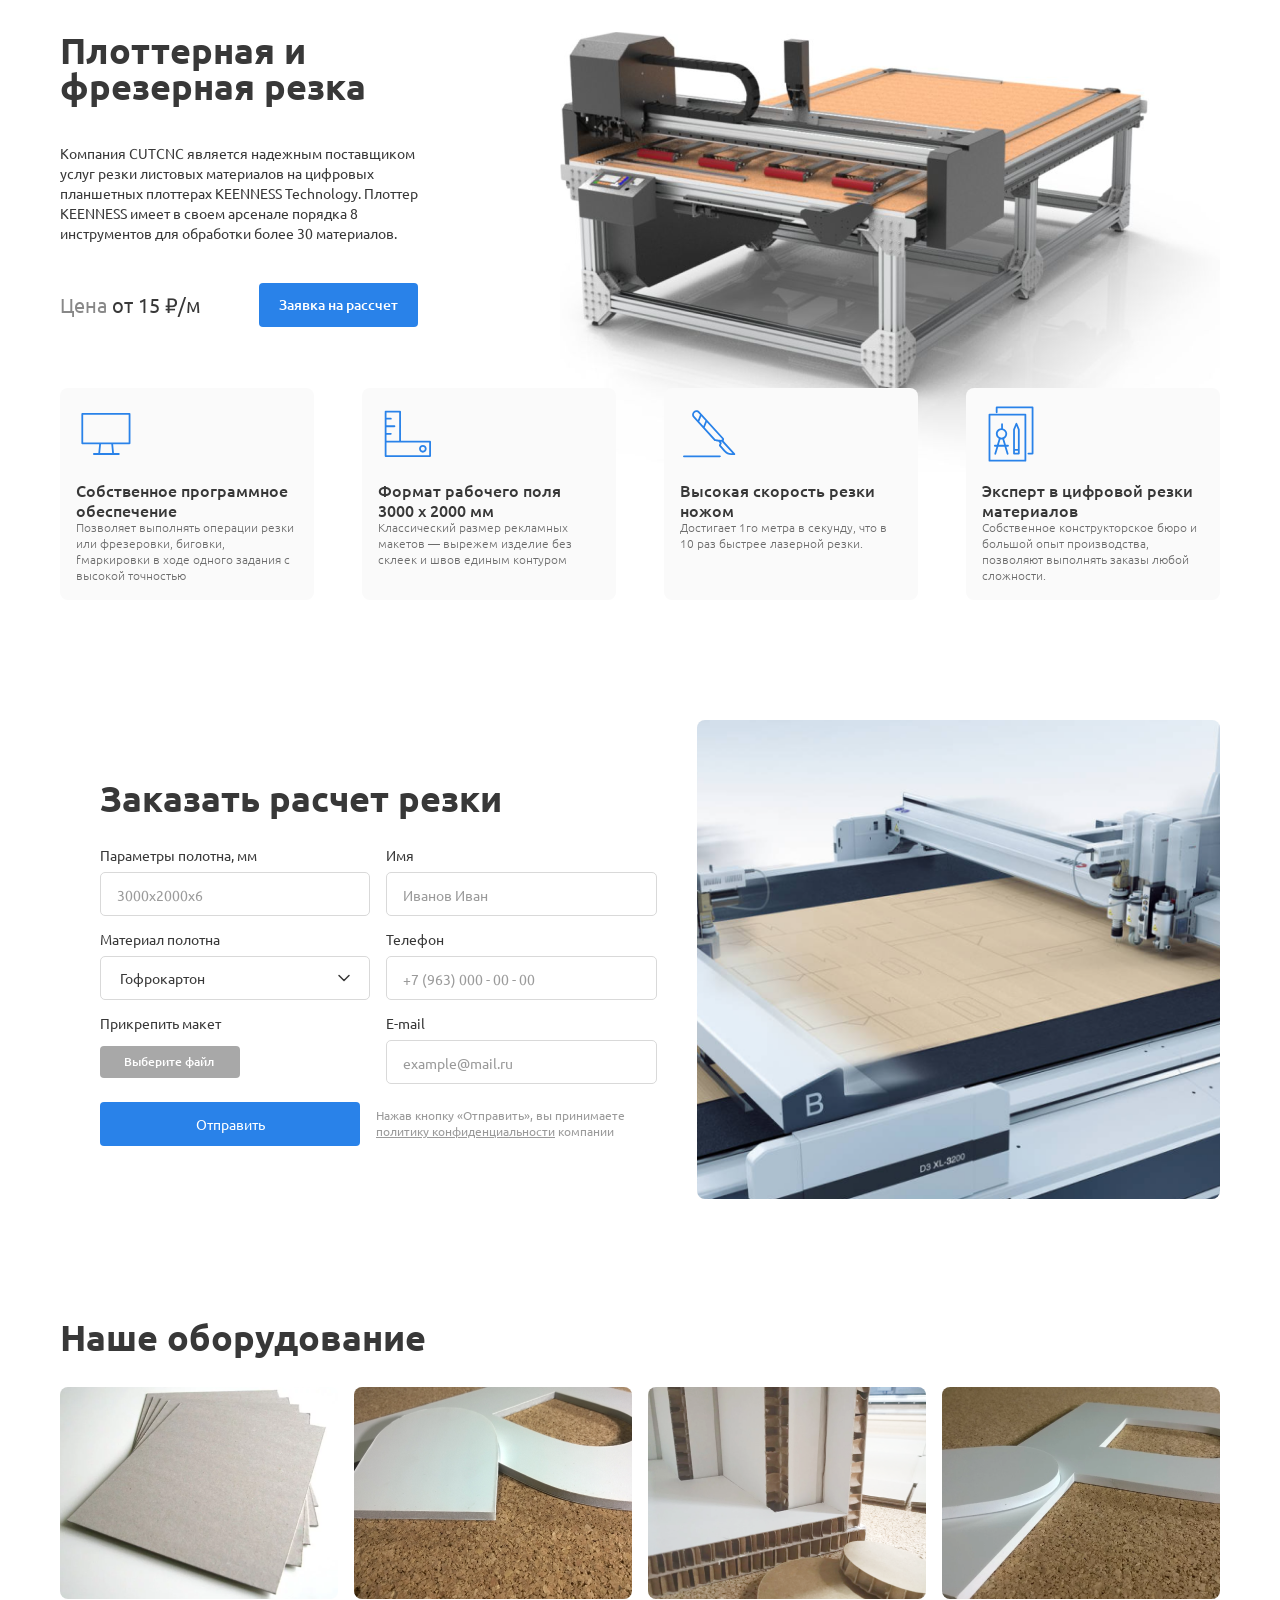
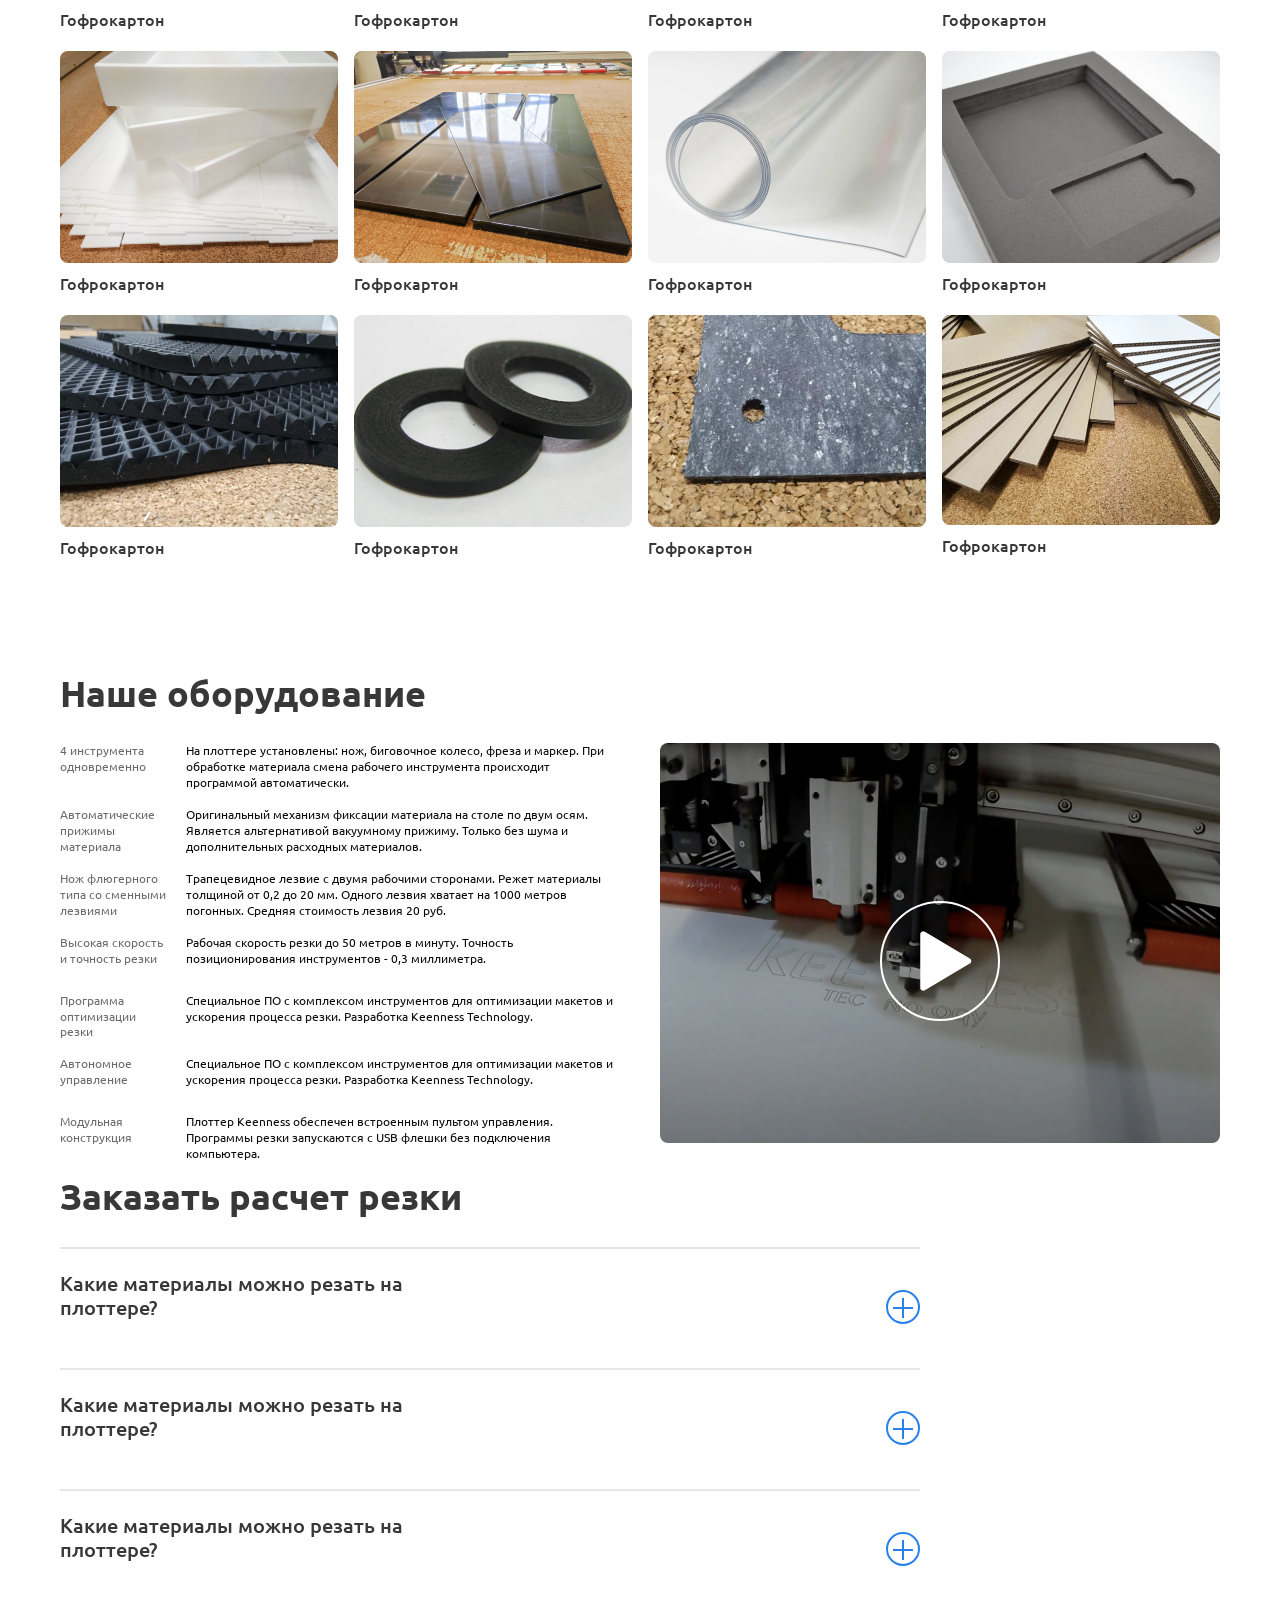
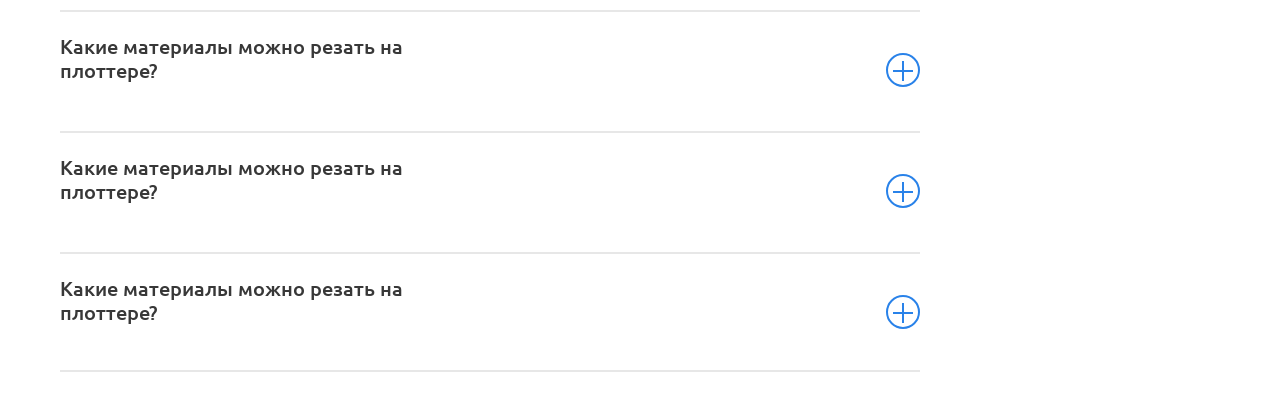
==== commit 02278eee: "add new style" ====
--- a/index.html
+++ b/index.html
@@ -6,6 +6,9 @@
     <meta name="viewport" content="width=device-width, initial-scale=1.0">
     <link rel="stylesheet" href="./css/reset.css">
     <link rel="stylesheet" href="./css/style.css">
+    <link rel="stylesheet" href="./css/media.css">
+    <link rel="stylesheet" href="./css/magnific-popup.css">
+
     <title>Document</title>
 </head>
 
@@ -53,13 +56,15 @@
                                     <div class="advantages__col__img">
                                         <img src="./image/advantages/1.svg" alt="">
                                     </div>
-                                    <div class="advantages__col__title">
-                                        <h2>Собственное программное обеспечение</h2>
-                                    </div>
-                                    <div class="advantages__col__desc">
-                                        <p>Позволяет выполнять операции резки или фрезеровки, биговки,
-                                            fмаркировки в ходе одного задания с высокой
-                                            точностью</p>
+                                    <div class="advantages__col__box">
+                                        <div class="advantages__col__title">
+                                            <h2>Собственное программное обеспечение</h2>
+                                        </div>
+                                        <div class="advantages__col__desc">
+                                            <p>Позволяет выполнять операции резки или фрезеровки, биговки,
+                                                fмаркировки в ходе одного задания с высокой
+                                                точностью</p>
+                                        </div>
                                     </div>
                                 </div>
                             </div>
@@ -68,13 +73,15 @@
                                     <div class="advantages__col__img">
                                         <img src="./image/advantages/3.svg" alt="">
                                     </div>
-                                    <div class="advantages__col__title">
-                                        <h2>Формат рабочего поля
-                                            3000 х 2000 мм</h2>
-                                    </div>
-                                    <div class="advantages__col__desc">
-                                        <p>Классический размер рекламных макетов
-                                            — вырежем изделие без склеек и швов единым контуром</p>
+                                    <div class="advantages__col__box">
+                                        <div class="advantages__col__title">
+                                            <h2>Формат рабочего поля
+                                                3000 х 2000 мм</h2>
+                                        </div>
+                                        <div class="advantages__col__desc">
+                                            <p>Классический размер рекламных макетов
+                                                — вырежем изделие без склеек и швов единым контуром</p>
+                                        </div>
                                     </div>
                                 </div>
                             </div>
@@ -83,12 +90,15 @@
                                     <div class="advantages__col__img">
                                         <img src="./image/advantages/2.svg" alt="">
                                     </div>
-                                    <div class="advantages__col__title">
-                                        <h2>Высокая скорость
-                                            резки ножом</h2>
-                                    </div>
-                                    <div class="advantages__col__desc">
-                                        <p>Достигает 1го метра в секунду, что в 10 раз быстрее лазерной резки.</p>
+                                    <div class="advantages__col__box">
+
+                                        <div class="advantages__col__title">
+                                            <h2>Высокая скорость
+                                                резки ножом</h2>
+                                        </div>
+                                        <div class="advantages__col__desc">
+                                            <p>Достигает 1го метра в секунду, что в 10 раз быстрее лазерной резки.</p>
+                                        </div>
                                     </div>
                                 </div>
                             </div>
@@ -97,13 +107,16 @@
                                     <div class="advantages__col__img">
                                         <img src="./image/advantages/4.svg" alt="">
                                     </div>
-                                    <div class="advantages__col__title">
-                                        <h2>Эксперт в цифровой
-                                            резки материалов</h2>
-                                    </div>
-                                    <div class="advantages__col__desc">
-                                        <p>Собственное конструкторское бюро и большой опыт производства, позволяют
-                                            выполнять заказы любой сложности.</p>
+                                    <div class="advantages__col__box">
+
+                                        <div class="advantages__col__title">
+                                            <h2>Эксперт в цифровой
+                                                резки материалов</h2>
+                                        </div>
+                                        <div class="advantages__col__desc">
+                                            <p>Собственное конструкторское бюро и большой опыт производства, позволяют
+                                                выполнять заказы любой сложности.</p>
+                                        </div>
                                     </div>
                                 </div>
                             </div>
@@ -127,16 +140,25 @@
                                             </div>
                                             <div class="shape__col__box">
                                                 <label for="material">Материал полотна</label>
-                                                <select class="material" name="material" id="material">
-                                                    <option class="material__option" value="gofrokarton">Гофрокартон
-                                                    </option>
-                                                    <option class="material__option" value="gofrokarton">Гофрокартон
-                                                    </option>
-                                                    <option class="material__option" value="gofrokarton">Гофрокартон
-                                                    </option>
-                                                    <option class="material__option" value="gofrokarton">Гофрокартон
-                                                    </option>
-                                                </select>
+                                                <div class="dropdown">
+                                                    <div class="dropdown__button">Гофрокартон</div>
+                                                    <ul class="dropdown__list">
+                                                        <li class="dropdown__list-item" data-value="perepletenaiKarton">
+                                                            Переплетный картон</li>
+                                                        <li class="dropdown__list-item" data-value="penokarton">
+                                                            Пенокартон</li>
+                                                        <li class="dropdown__list-item" data-value="sotovaiKarton">
+                                                            Сотовой картон </li>
+                                                        <li class="dropdown__list-item" data-value="plastikPVX">Пластик
+                                                            ПВХ</li>
+                                                        <li class="dropdown__list-item"
+                                                            data-value="sotovaiPolipropilen">Сотовый полипропилен</li>
+                                                        <li class="dropdown__list-item" data-value="rezkaPVX">Резка ПВХ
+                                                        </li>
+                                                    </ul>
+                                                    <input type="text" name="select-category" value=""
+                                                        class="dropdown__input__hidden">
+                                                </div>
                                             </div>
                                             <div class="shape__col__box">
                                                 <label class="input-file"> Прикрепить макет
@@ -405,6 +427,12 @@
                             <div class="machine__right__box">
                                 <div class="machine__right__img">
                                     <img src="./image/mashine/1.png" alt="">
+                                    <div class="machine__video__block">
+                                        <a class="video__popup__link"
+                                            href="https://www.youtube.com/watch?v=ET6Aga3OmZQ">
+                                            <img src="./image/mashine/play.svg" alt="">
+                                        </a>
+                                    </div>
                                 </div>
                             </div>
                         </div>
@@ -419,108 +447,198 @@
                             <div class="questions__col">
                                 <div class="questions__col__row">
                                     <div class="questions__col__item">
-                                        <div class="questions__col__title"> <h4> Какие материалы можно резать на плоттере?</h4></div>
+                                        <div class="questions__col__title">
+                                            <h4> Какие материалы можно резать на плоттере?</h4>
+                                        </div>
                                         <div class="questions__col__btn">
                                             <span></span>
                                             <span></span>
-                                        </div>
-                                    </div>
-                                    <div class="questions__col__desc"> <p>
-                                        Плоттер Keenness обеспечен встроенным пультом управления. Программы резки запускаются с USB флешки без подключения компьютера.Оригинальный механизм фиксации материала на столе по двум осям. Является альтернативой вакуумному прижиму. Только без шума и дополнительных расходных материалов.  Трапецевидное лезвие с двумя рабочими сторонами. Режет материалы толщиной от 0,2 до 20 мм. Одного лезвия хватает на 1000 метров погонных. Средняя стоимость лезвия 20 руб.
-                                        Специальное ПО с комплексом инструментов для оптимизации макетов и ускорения процесса резки. Разработка Keenness Technology. Плоттер Keenness обеспечен встроенным пультом управления. Программы резки запускаются с USB флешки без подключения компьютера.
-                                        
-                                        Плоттер Keenness в разборе состоит из отдельных узлов, а рама изготовлена из алюминия. Это позволяет заносить их в стандартные дверные проемы без использования спецтехники.
-                                    </p>
+                                            <!-- <img class="questions__col__btn__image" src="./image/let.svg" alt=""> -->
+                                        </div>
+                                    </div>
+                                    <div class="questions__col__desc">
+                                        <p>
+                                            Плоттер Keenness обеспечен встроенным пультом управления. Программы резки
+                                            запускаются с USB флешки без подключения компьютера.Оригинальный механизм
+                                            фиксации материала на столе по двум осям. Является альтернативой вакуумному
+                                            прижиму. Только без шума и дополнительных расходных материалов.
+                                            Трапецевидное лезвие с двумя рабочими сторонами. Режет материалы толщиной от
+                                            0,2 до 20 мм. Одного лезвия хватает на 1000 метров погонных. Средняя
+                                            стоимость лезвия 20 руб.
+                                            Специальное ПО с комплексом инструментов для оптимизации макетов и ускорения
+                                            процесса резки. Разработка Keenness Technology. Плоттер Keenness обеспечен
+                                            встроенным пультом управления. Программы резки запускаются с USB флешки без
+                                            подключения компьютера.
+
+                                            Плоттер Keenness в разборе состоит из отдельных узлов, а рама изготовлена из
+                                            алюминия. Это позволяет заносить их в стандартные дверные проемы без
+                                            использования спецтехники.
+                                        </p>
                                     </div>
                                 </div>
                             </div>
                             <div class="questions__col">
                                 <div class="questions__col__row">
                                     <div class="questions__col__item">
-                                        <div class="questions__col__title"> <h4> Какие материалы можно резать на плоттере?</h4></div>
+                                        <div class="questions__col__title">
+                                            <h4> Какие материалы можно резать на плоттере?</h4>
+                                        </div>
                                         <div class="questions__col__btn">
                                             <span></span>
                                             <span></span>
-                                        </div>
-                                    </div>
-                                    <div class="questions__col__desc"> <p>
-                                        Плоттер Keenness обеспечен встроенным пультом управления. Программы резки запускаются с USB флешки без подключения компьютера.Оригинальный механизм фиксации материала на столе по двум осям. Является альтернативой вакуумному прижиму. Только без шума и дополнительных расходных материалов.  Трапецевидное лезвие с двумя рабочими сторонами. Режет материалы толщиной от 0,2 до 20 мм. Одного лезвия хватает на 1000 метров погонных. Средняя стоимость лезвия 20 руб.
-                                        Специальное ПО с комплексом инструментов для оптимизации макетов и ускорения процесса резки. Разработка Keenness Technology. Плоттер Keenness обеспечен встроенным пультом управления. Программы резки запускаются с USB флешки без подключения компьютера.
-                                        
-                                        Плоттер Keenness в разборе состоит из отдельных узлов, а рама изготовлена из алюминия. Это позволяет заносить их в стандартные дверные проемы без использования спецтехники.
-                                    </p>
+                                            <!-- <img class="questions__col__btn__image" src="./image/let.svg" alt=""> -->
+                                        </div>
+                                    </div>
+                                    <div class="questions__col__desc">
+                                        <p>
+                                            Плоттер Keenness обеспечен встроенным пультом управления. Программы резки
+                                            запускаются с USB флешки без подключения компьютера.Оригинальный механизм
+                                            фиксации материала на столе по двум осям. Является альтернативой вакуумному
+                                            прижиму. Только без шума и дополнительных расходных материалов.
+                                            Трапецевидное лезвие с двумя рабочими сторонами. Режет материалы толщиной от
+                                            0,2 до 20 мм. Одного лезвия хватает на 1000 метров погонных. Средняя
+                                            стоимость лезвия 20 руб.
+                                            Специальное ПО с комплексом инструментов для оптимизации макетов и ускорения
+                                            процесса резки. Разработка Keenness Technology. Плоттер Keenness обеспечен
+                                            встроенным пультом управления. Программы резки запускаются с USB флешки без
+                                            подключения компьютера.
+
+                                            Плоттер Keenness в разборе состоит из отдельных узлов, а рама изготовлена из
+                                            алюминия. Это позволяет заносить их в стандартные дверные проемы без
+                                            использования спецтехники.
+                                        </p>
                                     </div>
                                 </div>
                             </div>
                             <div class="questions__col">
                                 <div class="questions__col__row">
                                     <div class="questions__col__item">
-                                        <div class="questions__col__title"> <h4> Какие материалы можно резать на плоттере?</h4></div>
+                                        <div class="questions__col__title">
+                                            <h4> Какие материалы можно резать на плоттере?</h4>
+                                        </div>
                                         <div class="questions__col__btn">
                                             <span></span>
                                             <span></span>
-                                        </div>
-                                    </div>
-                                    <div class="questions__col__desc"> <p>
-                                        Плоттер Keenness обеспечен встроенным пультом управления. Программы резки запускаются с USB флешки без подключения компьютера.Оригинальный механизм фиксации материала на столе по двум осям. Является альтернативой вакуумному прижиму. Только без шума и дополнительных расходных материалов.  Трапецевидное лезвие с двумя рабочими сторонами. Режет материалы толщиной от 0,2 до 20 мм. Одного лезвия хватает на 1000 метров погонных. Средняя стоимость лезвия 20 руб.
-                                        Специальное ПО с комплексом инструментов для оптимизации макетов и ускорения процесса резки. Разработка Keenness Technology. Плоттер Keenness обеспечен встроенным пультом управления. Программы резки запускаются с USB флешки без подключения компьютера.
-                                        
-                                        Плоттер Keenness в разборе состоит из отдельных узлов, а рама изготовлена из алюминия. Это позволяет заносить их в стандартные дверные проемы без использования спецтехники.
-                                    </p>
+                                            <!-- <img class="questions__col__btn__image" src="./image/let.svg" alt=""> -->
+                                        </div>
+                                    </div>
+                                    <div class="questions__col__desc">
+                                        <p>
+                                            Плоттер Keenness обеспечен встроенным пультом управления. Программы резки
+                                            запускаются с USB флешки без подключения компьютера.Оригинальный механизм
+                                            фиксации материала на столе по двум осям. Является альтернативой вакуумному
+                                            прижиму. Только без шума и дополнительных расходных материалов.
+                                            Трапецевидное лезвие с двумя рабочими сторонами. Режет материалы толщиной от
+                                            0,2 до 20 мм. Одного лезвия хватает на 1000 метров погонных. Средняя
+                                            стоимость лезвия 20 руб.
+                                            Специальное ПО с комплексом инструментов для оптимизации макетов и ускорения
+                                            процесса резки. Разработка Keenness Technology. Плоттер Keenness обеспечен
+                                            встроенным пультом управления. Программы резки запускаются с USB флешки без
+                                            подключения компьютера.
+
+                                            Плоттер Keenness в разборе состоит из отдельных узлов, а рама изготовлена из
+                                            алюминия. Это позволяет заносить их в стандартные дверные проемы без
+                                            использования спецтехники.
+                                        </p>
                                     </div>
                                 </div>
                             </div>
                             <div class="questions__col">
                                 <div class="questions__col__row">
                                     <div class="questions__col__item">
-                                        <div class="questions__col__title"> <h4> Какие материалы можно резать на плоттере?</h4></div>
+                                        <div class="questions__col__title">
+                                            <h4> Какие материалы можно резать на плоттере?</h4>
+                                        </div>
                                         <div class="questions__col__btn">
                                             <span></span>
                                             <span></span>
-                                        </div>
-                                    </div>
-                                    <div class="questions__col__desc"> <p>
-                                        Плоттер Keenness обеспечен встроенным пультом управления. Программы резки запускаются с USB флешки без подключения компьютера.Оригинальный механизм фиксации материала на столе по двум осям. Является альтернативой вакуумному прижиму. Только без шума и дополнительных расходных материалов.  Трапецевидное лезвие с двумя рабочими сторонами. Режет материалы толщиной от 0,2 до 20 мм. Одного лезвия хватает на 1000 метров погонных. Средняя стоимость лезвия 20 руб.
-                                        Специальное ПО с комплексом инструментов для оптимизации макетов и ускорения процесса резки. Разработка Keenness Technology. Плоттер Keenness обеспечен встроенным пультом управления. Программы резки запускаются с USB флешки без подключения компьютера.
-                                        
-                                        Плоттер Keenness в разборе состоит из отдельных узлов, а рама изготовлена из алюминия. Это позволяет заносить их в стандартные дверные проемы без использования спецтехники.
-                                    </p>
+                                            <!-- <img class="questions__col__btn__image" src="./image/let.svg" alt=""> -->
+                                        </div>
+                                    </div>
+                                    <div class="questions__col__desc">
+                                        <p>
+                                            Плоттер Keenness обеспечен встроенным пультом управления. Программы резки
+                                            запускаются с USB флешки без подключения компьютера.Оригинальный механизм
+                                            фиксации материала на столе по двум осям. Является альтернативой вакуумному
+                                            прижиму. Только без шума и дополнительных расходных материалов.
+                                            Трапецевидное лезвие с двумя рабочими сторонами. Режет материалы толщиной от
+                                            0,2 до 20 мм. Одного лезвия хватает на 1000 метров погонных. Средняя
+                                            стоимость лезвия 20 руб.
+                                            Специальное ПО с комплексом инструментов для оптимизации макетов и ускорения
+                                            процесса резки. Разработка Keenness Technology. Плоттер Keenness обеспечен
+                                            встроенным пультом управления. Программы резки запускаются с USB флешки без
+                                            подключения компьютера.
+
+                                            Плоттер Keenness в разборе состоит из отдельных узлов, а рама изготовлена из
+                                            алюминия. Это позволяет заносить их в стандартные дверные проемы без
+                                            использования спецтехники.
+                                        </p>
                                     </div>
                                 </div>
                             </div>
                             <div class="questions__col">
                                 <div class="questions__col__row">
                                     <div class="questions__col__item">
-                                        <div class="questions__col__title"> <h4> Какие материалы можно резать на плоттере?</h4></div>
+                                        <div class="questions__col__title">
+                                            <h4> Какие материалы можно резать на плоттере?</h4>
+                                        </div>
                                         <div class="questions__col__btn">
                                             <span></span>
                                             <span></span>
-                                        </div>
-                                    </div>
-                                    <div class="questions__col__desc"> <p>
-                                        Плоттер Keenness обеспечен встроенным пультом управления. Программы резки запускаются с USB флешки без подключения компьютера.Оригинальный механизм фиксации материала на столе по двум осям. Является альтернативой вакуумному прижиму. Только без шума и дополнительных расходных материалов.  Трапецевидное лезвие с двумя рабочими сторонами. Режет материалы толщиной от 0,2 до 20 мм. Одного лезвия хватает на 1000 метров погонных. Средняя стоимость лезвия 20 руб.
-                                        Специальное ПО с комплексом инструментов для оптимизации макетов и ускорения процесса резки. Разработка Keenness Technology. Плоттер Keenness обеспечен встроенным пультом управления. Программы резки запускаются с USB флешки без подключения компьютера.
-                                        
-                                        Плоттер Keenness в разборе состоит из отдельных узлов, а рама изготовлена из алюминия. Это позволяет заносить их в стандартные дверные проемы без использования спецтехники.
-                                    </p>
+                                            <!-- <img class="questions__col__btn__image" src="./image/let.svg" alt=""> -->
+                                        </div>
+                                    </div>
+                                    <div class="questions__col__desc">
+                                        <p>
+                                            Плоттер Keenness обеспечен встроенным пультом управления. Программы резки
+                                            запускаются с USB флешки без подключения компьютера.Оригинальный механизм
+                                            фиксации материала на столе по двум осям. Является альтернативой вакуумному
+                                            прижиму. Только без шума и дополнительных расходных материалов.
+                                            Трапецевидное лезвие с двумя рабочими сторонами. Режет материалы толщиной от
+                                            0,2 до 20 мм. Одного лезвия хватает на 1000 метров погонных. Средняя
+                                            стоимость лезвия 20 руб.
+                                            Специальное ПО с комплексом инструментов для оптимизации макетов и ускорения
+                                            процесса резки. Разработка Keenness Technology. Плоттер Keenness обеспечен
+                                            встроенным пультом управления. Программы резки запускаются с USB флешки без
+                                            подключения компьютера.
+
+                                            Плоттер Keenness в разборе состоит из отдельных узлов, а рама изготовлена из
+                                            алюминия. Это позволяет заносить их в стандартные дверные проемы без
+                                            использования спецтехники.
+                                        </p>
                                     </div>
                                 </div>
                             </div>
                             <div class="questions__col">
                                 <div class="questions__col__row">
                                     <div class="questions__col__item">
-                                        <div class="questions__col__title"> <h4> Какие материалы можно резать на плоттере?</h4></div>
+                                        <div class="questions__col__title">
+                                            <h4> Какие материалы можно резать на плоттере?</h4>
+                                        </div>
                                         <div class="questions__col__btn">
                                             <span></span>
                                             <span></span>
-                                        </div>
-                                    </div>
-                                    <div class="questions__col__desc"> <p>
-                                        Плоттер Keenness обеспечен встроенным пультом управления. Программы резки запускаются с USB флешки без подключения компьютера.Оригинальный механизм фиксации материала на столе по двум осям. Является альтернативой вакуумному прижиму. Только без шума и дополнительных расходных материалов.  Трапецевидное лезвие с двумя рабочими сторонами. Режет материалы толщиной от 0,2 до 20 мм. Одного лезвия хватает на 1000 метров погонных. Средняя стоимость лезвия 20 руб.
-                                        Специальное ПО с комплексом инструментов для оптимизации макетов и ускорения процесса резки. Разработка Keenness Technology. Плоттер Keenness обеспечен встроенным пультом управления. Программы резки запускаются с USB флешки без подключения компьютера.
-                                        
-                                        Плоттер Keenness в разборе состоит из отдельных узлов, а рама изготовлена из алюминия. Это позволяет заносить их в стандартные дверные проемы без использования спецтехники.
-                                    </p>
+                                            <!-- <img class="questions__col__btn__image" src="./image/let.svg" alt=""> -->
+                                        </div>
+                                    </div>
+                                    <div class="questions__col__desc">
+                                        <p>
+                                            Плоттер Keenness обеспечен встроенным пультом управления. Программы резки
+                                            запускаются с USB флешки без подключения компьютера.Оригинальный механизм
+                                            фиксации материала на столе по двум осям. Является альтернативой вакуумному
+                                            прижиму. Только без шума и дополнительных расходных материалов.
+                                            Трапецевидное лезвие с двумя рабочими сторонами. Режет материалы толщиной от
+                                            0,2 до 20 мм. Одного лезвия хватает на 1000 метров погонных. Средняя
+                                            стоимость лезвия 20 руб.
+                                            Специальное ПО с комплексом инструментов для оптимизации макетов и ускорения
+                                            процесса резки. Разработка Keenness Technology. Плоттер Keenness обеспечен
+                                            встроенным пультом управления. Программы резки запускаются с USB флешки без
+                                            подключения компьютера.
+
+                                            Плоттер Keenness в разборе состоит из отдельных узлов, а рама изготовлена из
+                                            алюминия. Это позволяет заносить их в стандартные дверные проемы без
+                                            использования спецтехники.
+                                        </p>
                                     </div>
                                 </div>
                             </div>
@@ -530,6 +648,9 @@
             </main>
         </div>
     </div>
+    <!-- jQuery 1.7.2+ or Zepto.js 1.0+ -->
+    <script src="//ajax.googleapis.com/ajax/libs/jquery/1.9.1/jquery.min.js"></script>
+    <script src="./js/jquery.magnific-popup.min.js"></script>
     <script src="./js/main.js"></script>
 </body>
 
--- a/css/style.css
+++ b/css/style.css
@@ -160,12 +160,14 @@
 .form form {
   margin-top: 60px;
 }
+.form form .shape {
+  max-width: 668px;
+  width: 100%;
+}
 .form form .shape__body {
   margin-left: 40px;
-  max-width: 535px;
 }
 .form form .shape__title {
-  max-width: 510px;
   width: 100%;
   margin-bottom: 32px;
 }
@@ -195,10 +197,6 @@
 .form form .shape__col__box {
   margin-bottom: 16px;
 }
-.form form .shape__col__left, .form form .shape__col__right {
-  max-width: 260px;
-  width: 100%;
-}
 .form form label {
   color: #383838;
   font-size: 14px;
@@ -208,7 +206,6 @@
 }
 .form form input[type=text],
 .form form input[type=email] {
-  max-width: 260px;
   width: 100%;
   height: 44px;
   padding: 0px 16px;
@@ -251,7 +248,6 @@
   opacity: 0.5;
 }
 .form form .material {
-  max-width: 260px;
   width: 100%;
   height: 44px;
   padding: 0px 16px;
@@ -312,6 +308,7 @@
   -webkit-box-direction: normal;
       -ms-flex-direction: column;
           flex-direction: column;
+  margin-top: -13px;
 }
 .form form .input-file-btn {
   position: relative;
@@ -421,7 +418,6 @@
           column-gap: 40px;
 }
 .machine__left__box {
-  max-width: 560px;
   width: 100%;
 }
 .machine__left__col__row {
@@ -446,7 +442,6 @@
   line-height: 133%;
 }
 .machine__left__desc {
-  max-width: 434px;
   width: 100%;
 }
 .machine__left__desc p {
@@ -460,7 +455,6 @@
 .machine__right__box {
   max-width: 560px;
   width: 100%;
-  height: 400px;
   position: relative;
 }
 .machine__right__box img {
@@ -468,12 +462,10 @@
   height: 100%;
   border-radius: 8px;
 }
-.machine__right__box::after {
-  content: "";
-  position: absolute;
+.machine__video__block {
   width: 120px;
   height: 120px;
-  background: url("../image/mashine/play.svg");
+  position: absolute;
   top: 50%;
   left: 50%;
   -webkit-transform: translate(-50%, -50%);
@@ -537,23 +529,28 @@
   height: 20px;
   cursor: pointer;
   position: relative;
+  border: 2px solid #2982E9;
+  border-radius: 50%;
+  padding: 15px;
 }
 .questions .questions__col__btn span {
   position: absolute;
   width: 20px;
   height: 2px;
-  background-color: #333;
+  background-color: #2982E9;
   top: 50%;
-  left: 0;
-  -webkit-transform: translateY(-50%) rotate(90deg);
-          transform: translateY(-50%) rotate(90deg);
+  left: 5px;
+}
+.questions .rorateBtn {
+  -webkit-transform: rotate(45deg);
+          transform: rotate(45deg);
 }
 .questions .questions__col__btn span::before {
   content: "";
   position: absolute;
   width: 20px;
   height: 2px;
-  background-color: #333;
+  background-color: #2982E9;
   top: 50%;
   left: 0;
   -webkit-transform: translateY(-50%) rotate(-90deg);
@@ -590,4 +587,111 @@
   font-size: 12px;
   font-weight: 400;
   line-height: 133%;
+}
+
+.none {
+  display: none;
+}
+
+.wrapper {
+  padding: 0px 15px;
+  margin: 0 auto;
+}
+
+.dropdown__button {
+  position: relative;
+  display: block;
+  width: 100%;
+  text-align: left;
+  height: 44px;
+  background: #fff;
+  border-radius: 5px;
+  border: 1.5px solid #D9D9D9;
+  padding: 12px 19px;
+  color: #383838;
+  font-family: "Ubuntu";
+  font-size: 14px;
+  font-style: normal;
+  font-weight: 400;
+  line-height: 142%;
+  cursor: pointer;
+  margin-bottom: 13.5px;
+}
+
+.dropdown {
+  position: relative;
+}
+
+.dropdown__button:focus,
+.dropdown__button--active {
+  outline: none;
+  background: #F0F0F0;
+}
+
+.dropdown__input__hidden {
+  display: none;
+}
+
+.dropdown__button:hover {
+  outline: none;
+  border: 1.5px solid #2982E9;
+}
+
+.dropdown__button::after {
+  content: "";
+  position: absolute;
+  width: 20px;
+  height: 20px;
+  top: 50%;
+  right: 15px;
+  -webkit-transform: translateY(-50%);
+          transform: translateY(-50%);
+  background-image: url("../image/form/arrow.svg");
+  pointer-events: none;
+}
+
+.dropdown__list {
+  display: none;
+  position: absolute;
+  left: 0;
+  right: 0;
+  margin: 0;
+  padding: 0;
+  list-style-type: none;
+  -webkit-box-shadow: 0px 0px 10px 0px rgba(0, 0, 0, 0.3);
+          box-shadow: 0px 0px 10px 0px rgba(0, 0, 0, 0.3);
+  background: #fff;
+  overflow: hidden;
+  border-radius: 5px;
+  border: 1.5px solid #D9D9D9;
+  z-index: 1;
+  background: #fff;
+}
+
+.dropdown__list-item {
+  margin: 0;
+  padding: 0;
+  border: 1.5px solid #D9D9D9;
+  border-bottom: 0;
+  padding: 12px 16px;
+  cursor: pointer;
+  font-size: 14px;
+}
+
+.dropdown__list-item:first-child {
+  border-radius: 3px 3px 0 0;
+}
+
+.dropdown__list-item:last-child {
+  border-radius: 0px 0px 3px 3px;
+  border: 1.5px solid #D9D9D9;
+}
+
+.dropdown__list-item:hover {
+  color: #2982E9;
+  background: #F0F0F0;
+}
+
+.active {
+  display: block;
 }
--- a/css/media.css
+++ b/css/media.css
@@ -0,0 +1,173 @@
+/* Add the transition property to the .namePage__row and .namePage__image elements */
+@media (max-width: 1219px) {
+  .namePage__row {
+    -ms-flex-wrap: nowrap;
+        flex-wrap: nowrap;
+    -webkit-column-gap: 19px;
+       -moz-column-gap: 19px;
+            column-gap: 19px;
+  }
+  .namePage__image {
+    margin-top: 46px;
+  }
+  * {
+    -webkit-transition: all 0.3s ease;
+    transition: all 0.3s ease;
+  }
+}
+@media (max-width: 963px) {
+  .namePage__image img {
+    width: 100%;
+  }
+  .advantages {
+    margin-top: 0px;
+  }
+  .advantages__row {
+    -webkit-column-gap: 7px;
+       -moz-column-gap: 7px;
+            column-gap: 7px;
+  }
+  .form__image {
+    display: none;
+  }
+  * {
+    -webkit-transition: all 0.3s ease;
+    transition: all 0.3s ease;
+  }
+}
+@media (max-width: 768px) {
+  .namePage__image img {
+    max-width: none !important;
+    width: 396px;
+  }
+  .namePage__desc {
+    width: -webkit-max-content;
+    width: -moz-max-content;
+    width: max-content;
+  }
+  .advantages {
+    margin-top: 0px;
+  }
+  .advantages__row {
+    -ms-flex-wrap: wrap;
+        flex-wrap: wrap;
+  }
+  .advantages__col__row {
+    -webkit-box-orient: horizontal;
+    -webkit-box-direction: normal;
+        -ms-flex-direction: row;
+            flex-direction: row;
+    -ms-flex-wrap: nowrap;
+        flex-wrap: nowrap;
+    -webkit-column-gap: 16px;
+       -moz-column-gap: 16px;
+            column-gap: 16px;
+  }
+  .advantages__col {
+    -webkit-box-flex: 0;
+        -ms-flex: 0 1 48%;
+            flex: 0 1 48%;
+  }
+  .advantages__col__box {
+    max-width: 68%;
+  }
+  .advantages__col__img {
+    width: 60px;
+    height: 60px;
+    margin-top: -13px;
+  }
+  .form__image {
+    display: none;
+  }
+  .form .shape {
+    max-width: 711px;
+    width: 100%;
+  }
+  .form .shape__col__left {
+    width: 100%;
+  }
+  .form .shape__col__right {
+    width: 100%;
+  }
+  .materials__col {
+    max-width: 167px;
+  }
+  .machine__row {
+    -webkit-box-orient: vertical;
+    -webkit-box-direction: reverse;
+        -ms-flex-direction: column-reverse;
+            flex-direction: column-reverse;
+    -webkit-column-gap: 10px;
+       -moz-column-gap: 10px;
+            column-gap: 10px;
+    width: 99%;
+  }
+  .machine__right__box {
+    max-width: none;
+    width: 93%;
+    margin-bottom: 24px;
+  }
+  .machine__right__box {
+    width: 100%;
+  }
+  .machine .machine__left__desc {
+    width: 100%;
+  }
+  .machine * {
+    -webkit-transition: all 0.3s ease;
+    transition: all 0.3s ease;
+  }
+}
+@media (max-width: 768px) and (max-width: 500px) {
+  .namePage__row {
+    -ms-flex-wrap: wrap;
+        flex-wrap: wrap;
+    -webkit-column-gap: 19px;
+       -moz-column-gap: 19px;
+            column-gap: 19px;
+  }
+  .machine__row {
+    width: 91%;
+  }
+  .advantages__row {
+    -webkit-box-orient: vertical;
+    -webkit-box-direction: normal;
+        -ms-flex-direction: column;
+            flex-direction: column;
+    -webkit-column-gap: 68px;
+       -moz-column-gap: 68px;
+            column-gap: 68px;
+  }
+  .advantages * {
+    -webkit-transition: all 0.3s ease;
+    transition: all 0.3s ease;
+  }
+  .form .shape {
+    width: 90%;
+  }
+  .form .shape__body {
+    margin-left: 0px !important;
+  }
+  .form .shape__row {
+    -webkit-box-orient: vertical;
+    -webkit-box-direction: normal;
+        -ms-flex-direction: column;
+            flex-direction: column;
+  }
+  .form .shape .shapeBtn {
+    max-width: none !important;
+  }
+  .form__btn__row {
+    -webkit-box-orient: vertical;
+    -webkit-box-direction: normal;
+        -ms-flex-direction: column;
+            flex-direction: column;
+  }
+  .form form .form__btn .shapeBtn {
+    width: 100%;
+    margin-bottom: 16px;
+  }
+  .questions__body {
+    width: 92%;
+  }
+}
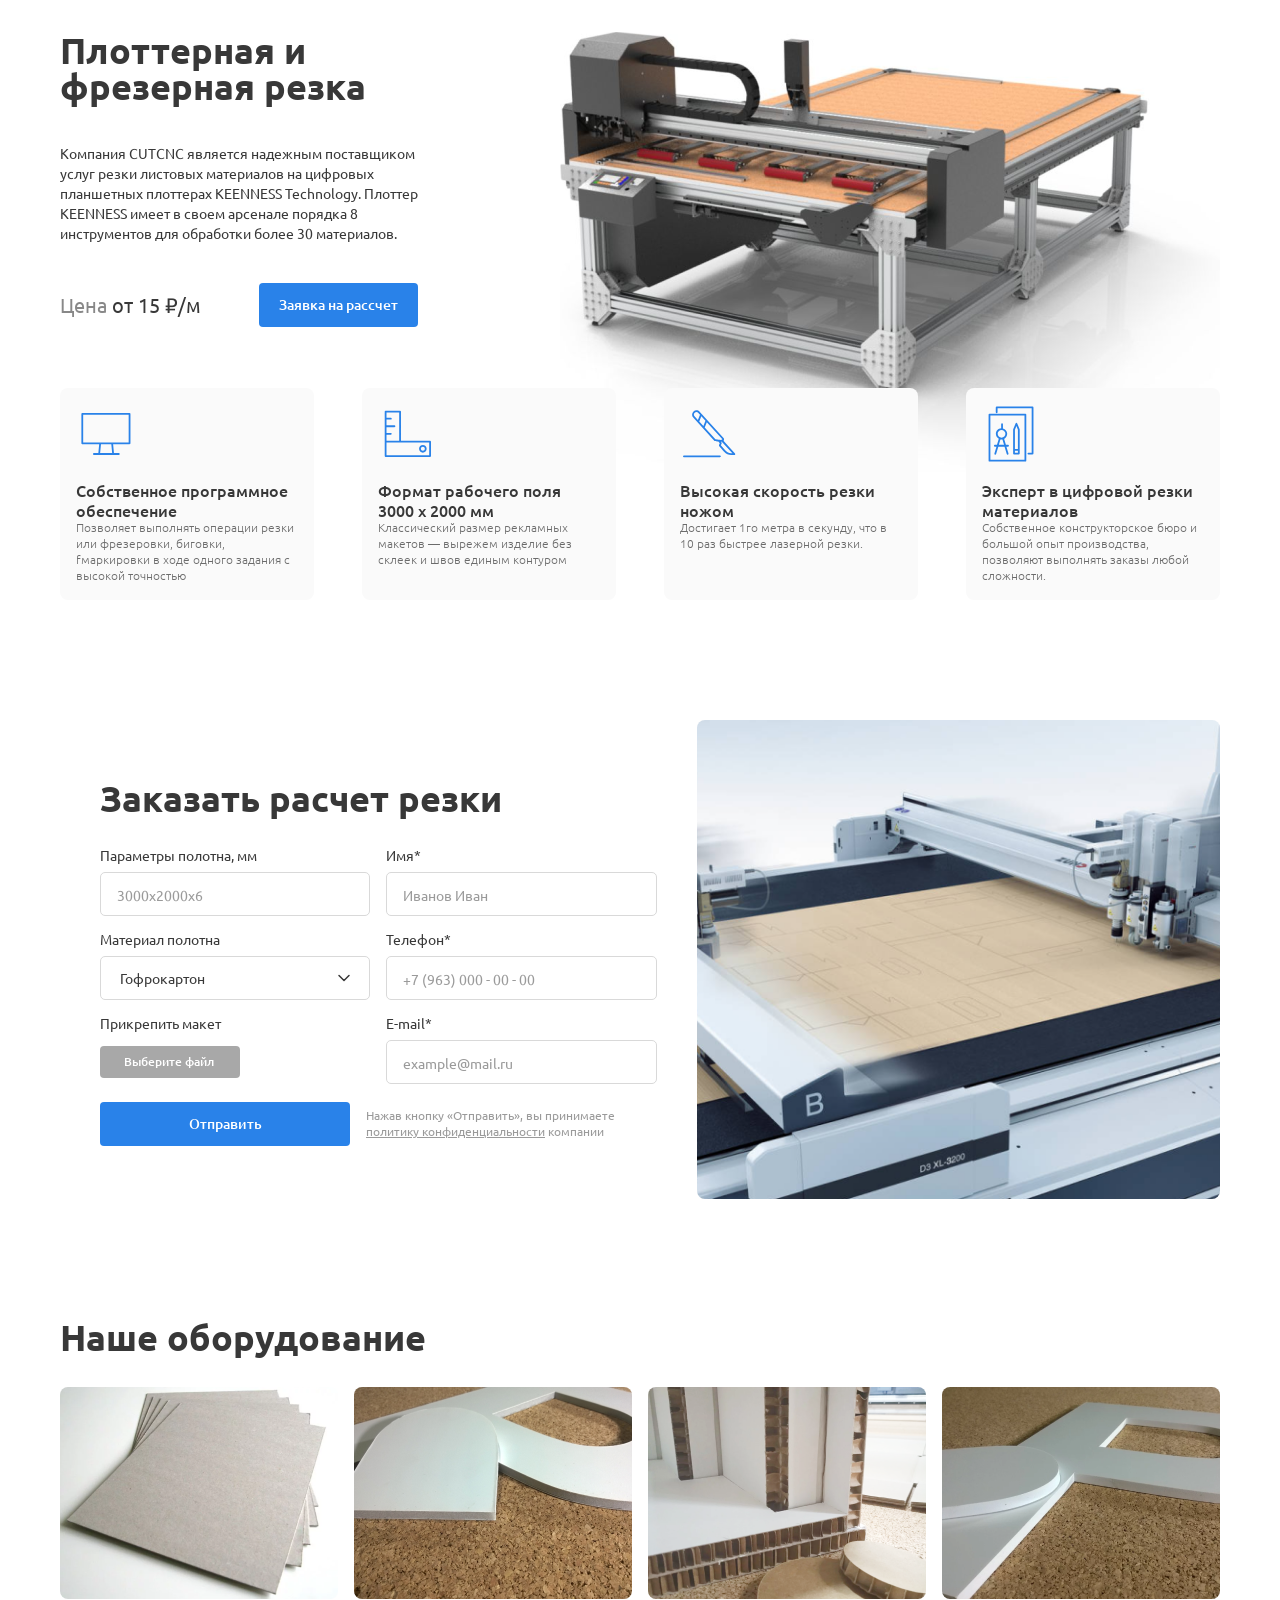
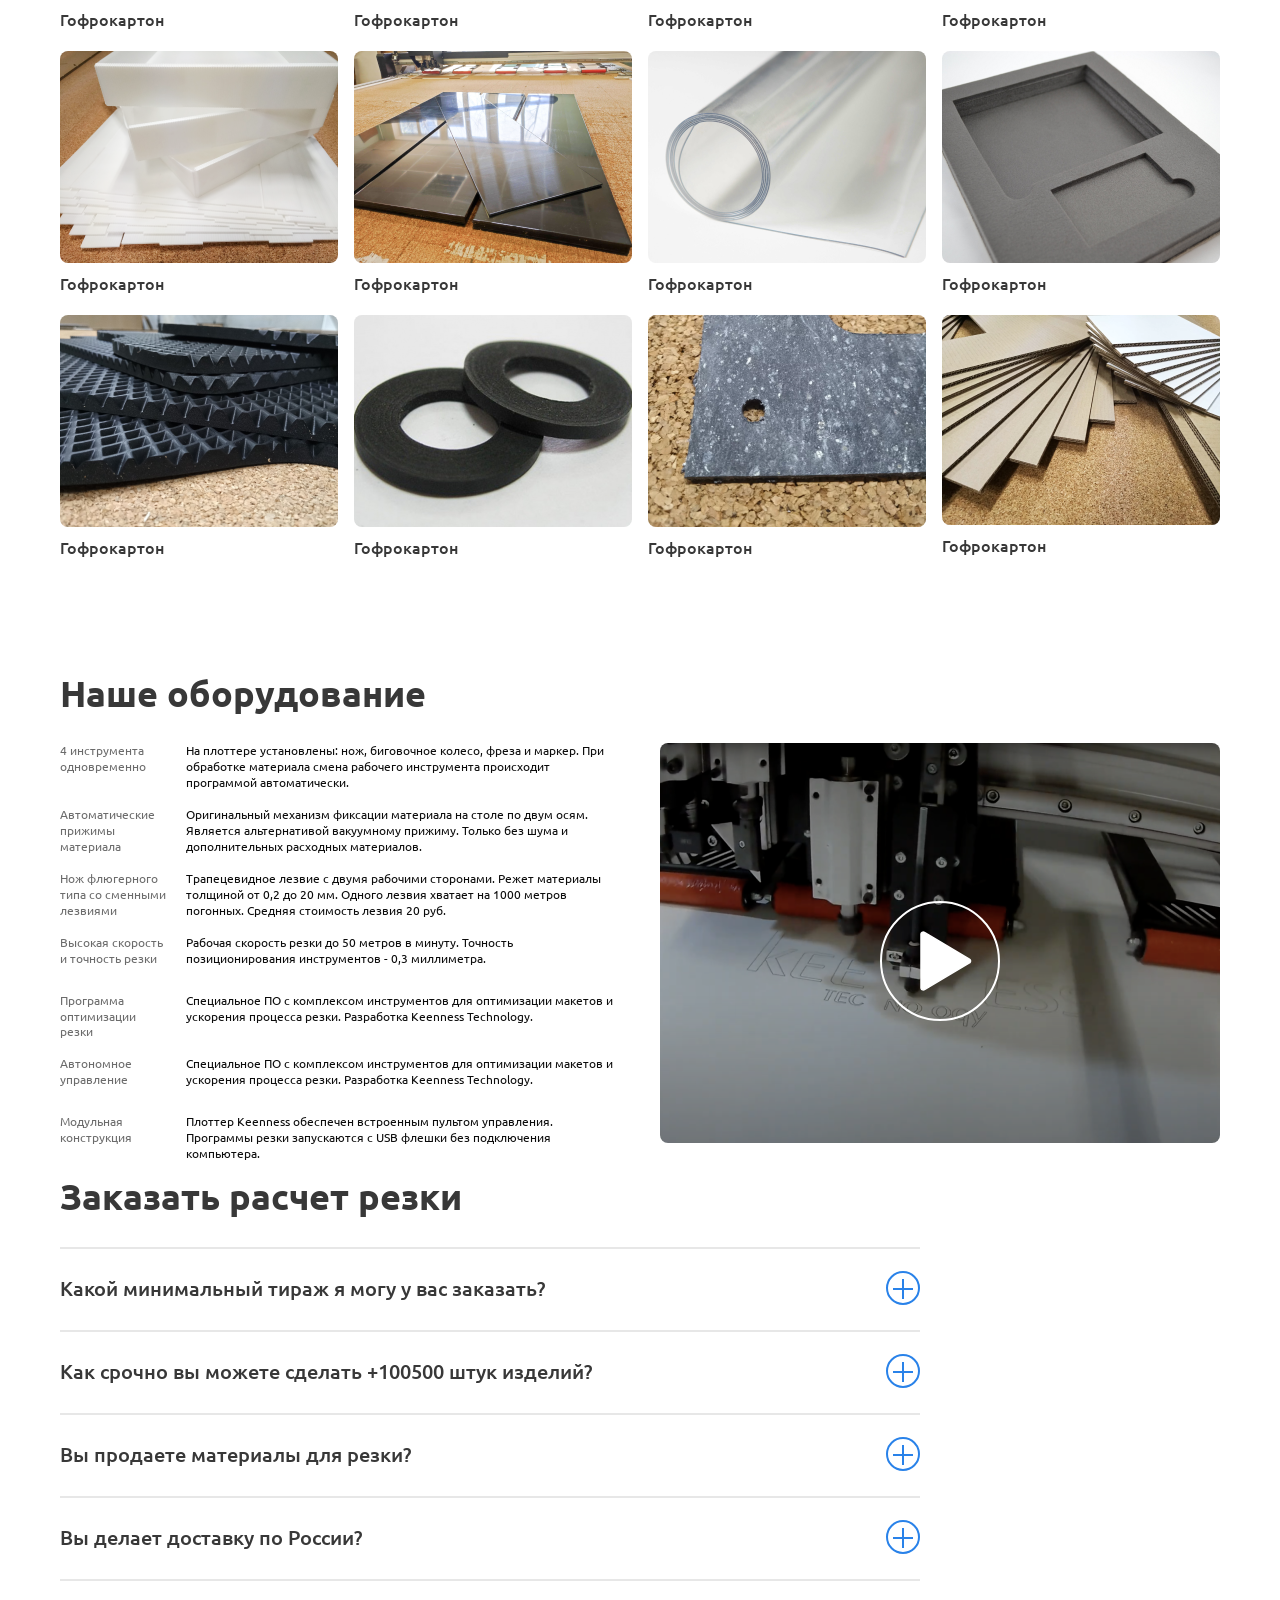
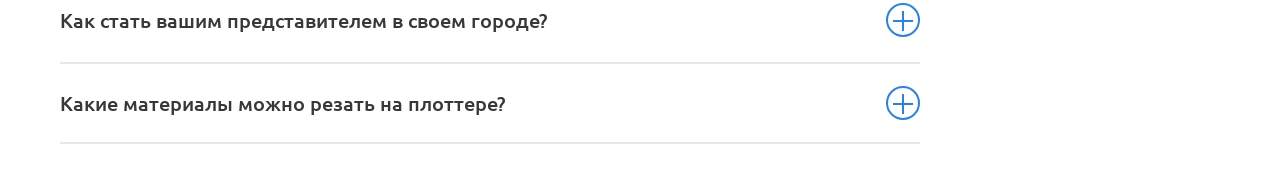
==== commit 72e42522: "new js code" ====
--- a/index.html
+++ b/index.html
@@ -126,7 +126,7 @@
                 <section class="form">
                     <div class="form__body">
                         <div class="form__row">
-                            <form class="shape" action="#" enctype="multipart/form-data">
+                            <form class="shape" id="add-form" action="#" enctype="multipart/form-data">
                                 <div class="shape__body">
                                     <div class="shape__title">
                                         <h2>Заказать расчет резки</h2>
@@ -168,28 +168,43 @@
                                             </div>
                                         </div>
                                         <div class="shape__col__right">
+
                                             <div class="shape__col__box">
-                                                <label for="nameClient">Имя</label>
-                                                <input type="text" id="nameClient" name="nameClient"
+                                                <div class="label-wrapper">
+                                                    <label for="nameClient">Имя*</label> <span
+                                                        class="error__message">Обязательное поле</span>
+                                                </div>
+                                                <input type="text" id="nameClient" name="nameClient" class="input-field" data-min-length="2"
+                                                    pattern="^[a-zA-Zа-яА-Я\s]+$"
+                                                    title="Пожалуйста, используйте только буквы"
                                                     placeholder="Иванов Иван">
                                             </div>
                                             <div class="shape__col__box">
-                                                <label for="phoneClient">Телефон</label>
+                                                <div class="label-wrapper">
+                                                    <label for="nameClient">Телефон*</label> <span
+                                                        class="error__message">Обязательное поле</span>
+                                                </div>
                                                 <input type="text" id="phoneClient" name="phoneClient"
+                                                    class="input-field" pattern="^[0-9]+$"
+                                                    title="Пожалуйста, введите только цифры"
                                                     placeholder="+7 (963) 000 - 00 - 00">
                                             </div>
                                             <div class="shape__col__box">
-                                                <label for="emailClient">E-mail</label>
+                                                <div class="label-wrapper">
+                                                    <label for="nameClient">E-mail*</label> <span
+                                                        class="error__message">Обязательное поле</span>
+                                                </div>
                                                 <input type="email" id="emailClient" name="emailClient"
-                                                    placeholder="example@mail.ru">
+                                                    class="input-field" placeholder="example@mail.ru"   pattern="[a-zA-Z0-9._%+-]+@[a-zA-Z0-9.-]+\.[a-zA-Z]{2,}"
+                                                    title="Введите правильный адрес электронной почты"> 
                                             </div>
                                         </div>
                                     </div>
                                     <div class="form__btn">
                                         <div class="form__btn__row">
-                                            <div class="shapeBtn">
-                                                <button id="shapeBtn" type="submit">Отправить</button>
-                                            </div>
+
+                                            <button class="shapeBtn" id="shapeBtn" type="submit">Отправить</button>
+
                                             <div class="confidentiality">
                                                 <p>Нажав кнопку «Отправить», вы принимаете <a href="#">политику
                                                         конфиденциальности</a> компании</p>
@@ -448,7 +463,7 @@
                                 <div class="questions__col__row">
                                     <div class="questions__col__item">
                                         <div class="questions__col__title">
-                                            <h4> Какие материалы можно резать на плоттере?</h4>
+                                            <h4> Какой минимальный тираж я могу у вас заказать?</h4>
                                         </div>
                                         <div class="questions__col__btn">
                                             <span></span>
@@ -457,7 +472,55 @@
                                         </div>
                                     </div>
                                     <div class="questions__col__desc">
-                                        <p>
+                                        <p class="questions__col__desc__text">
+                                            Плоттер Keenness обеспечен встроенным пультом управления. Программы резки
+                                            запускаются с USB флешки без подключения компьютера.Оригинальный механизм
+                                            фиксации материала на столе по двум осям. Является альтернативой вакуумному
+                                            прижиму. Только без шума и дополнительных расходных материалов.
+                                            Трапецевидное лезвие с двумя рабочими сторонами. Режет материалы толщиной от
+                                            0,2 до 20 мм. Одного лезвия хватает на 1000 метров погонных. Средняя
+                                            стоимость лезвия 20 руб.
+
+                                        </p>
+                                    </div>
+                                </div>
+                            </div>
+                            <div class="questions__col">
+                                <div class="questions__col__row">
+                                    <div class="questions__col__item">
+                                        <div class="questions__col__title">
+                                            <h4> Как срочно вы можете сделать +100500 штук изделий?</h4>
+                                        </div>
+                                        <div class="questions__col__btn">
+                                            <span></span>
+                                            <span></span>
+                                            <!-- <img class="questions__col__btn__image" src="./image/let.svg" alt=""> -->
+                                        </div>
+                                    </div>
+                                    <div class="questions__col__desc">
+                                        <p class="questions__col__desc__text">
+                                            Плоттер Keenness обеспечен встроенным пультом управления. Программы резки
+                                            запускаются с USB флешки без подключения компьютера.Оригинальный механизм
+                                            фиксации материала на столе по двум осям. Является альтернативой вакуумному
+
+                                        </p>
+                                    </div>
+                                </div>
+                            </div>
+                            <div class="questions__col">
+                                <div class="questions__col__row">
+                                    <div class="questions__col__item">
+                                        <div class="questions__col__title">
+                                            <h4> Вы продаете материалы для резки?</h4>
+                                        </div>
+                                        <div class="questions__col__btn">
+                                            <span></span>
+                                            <span></span>
+                                            <!-- <img class="questions__col__btn__image" src="./image/let.svg" alt=""> -->
+                                        </div>
+                                    </div>
+                                    <div class="questions__col__desc">
+                                        <p class="questions__col__desc__text">
                                             Плоттер Keenness обеспечен встроенным пультом управления. Программы резки
                                             запускаются с USB флешки без подключения компьютера.Оригинальный механизм
                                             фиксации материала на столе по двум осям. Является альтернативой вакуумному
@@ -481,7 +544,7 @@
                                 <div class="questions__col__row">
                                     <div class="questions__col__item">
                                         <div class="questions__col__title">
-                                            <h4> Какие материалы можно резать на плоттере?</h4>
+                                            <h4>Вы делает доставку по России?</h4>
                                         </div>
                                         <div class="questions__col__btn">
                                             <span></span>
@@ -490,7 +553,7 @@
                                         </div>
                                     </div>
                                     <div class="questions__col__desc">
-                                        <p>
+                                        <p class="questions__col__desc__text">
                                             Плоттер Keenness обеспечен встроенным пультом управления. Программы резки
                                             запускаются с USB флешки без подключения компьютера.Оригинальный механизм
                                             фиксации материала на столе по двум осям. Является альтернативой вакуумному
@@ -514,7 +577,7 @@
                                 <div class="questions__col__row">
                                     <div class="questions__col__item">
                                         <div class="questions__col__title">
-                                            <h4> Какие материалы можно резать на плоттере?</h4>
+                                            <h4> Как стать вашим представителем в своем городе?</h4>
                                         </div>
                                         <div class="questions__col__btn">
                                             <span></span>
@@ -523,7 +586,7 @@
                                         </div>
                                     </div>
                                     <div class="questions__col__desc">
-                                        <p>
+                                        <p class="questions__col__desc__text">
                                             Плоттер Keenness обеспечен встроенным пультом управления. Программы резки
                                             запускаются с USB флешки без подключения компьютера.Оригинальный механизм
                                             фиксации материала на столе по двум осям. Является альтернативой вакуумному
@@ -556,7 +619,7 @@
                                         </div>
                                     </div>
                                     <div class="questions__col__desc">
-                                        <p>
+                                        <p class="questions__col__desc__text">
                                             Плоттер Keenness обеспечен встроенным пультом управления. Программы резки
                                             запускаются с USB флешки без подключения компьютера.Оригинальный механизм
                                             фиксации материала на столе по двум осям. Является альтернативой вакуумному
@@ -576,72 +639,6 @@
                                     </div>
                                 </div>
                             </div>
-                            <div class="questions__col">
-                                <div class="questions__col__row">
-                                    <div class="questions__col__item">
-                                        <div class="questions__col__title">
-                                            <h4> Какие материалы можно резать на плоттере?</h4>
-                                        </div>
-                                        <div class="questions__col__btn">
-                                            <span></span>
-                                            <span></span>
-                                            <!-- <img class="questions__col__btn__image" src="./image/let.svg" alt=""> -->
-                                        </div>
-                                    </div>
-                                    <div class="questions__col__desc">
-                                        <p>
-                                            Плоттер Keenness обеспечен встроенным пультом управления. Программы резки
-                                            запускаются с USB флешки без подключения компьютера.Оригинальный механизм
-                                            фиксации материала на столе по двум осям. Является альтернативой вакуумному
-                                            прижиму. Только без шума и дополнительных расходных материалов.
-                                            Трапецевидное лезвие с двумя рабочими сторонами. Режет материалы толщиной от
-                                            0,2 до 20 мм. Одного лезвия хватает на 1000 метров погонных. Средняя
-                                            стоимость лезвия 20 руб.
-                                            Специальное ПО с комплексом инструментов для оптимизации макетов и ускорения
-                                            процесса резки. Разработка Keenness Technology. Плоттер Keenness обеспечен
-                                            встроенным пультом управления. Программы резки запускаются с USB флешки без
-                                            подключения компьютера.
-
-                                            Плоттер Keenness в разборе состоит из отдельных узлов, а рама изготовлена из
-                                            алюминия. Это позволяет заносить их в стандартные дверные проемы без
-                                            использования спецтехники.
-                                        </p>
-                                    </div>
-                                </div>
-                            </div>
-                            <div class="questions__col">
-                                <div class="questions__col__row">
-                                    <div class="questions__col__item">
-                                        <div class="questions__col__title">
-                                            <h4> Какие материалы можно резать на плоттере?</h4>
-                                        </div>
-                                        <div class="questions__col__btn">
-                                            <span></span>
-                                            <span></span>
-                                            <!-- <img class="questions__col__btn__image" src="./image/let.svg" alt=""> -->
-                                        </div>
-                                    </div>
-                                    <div class="questions__col__desc">
-                                        <p>
-                                            Плоттер Keenness обеспечен встроенным пультом управления. Программы резки
-                                            запускаются с USB флешки без подключения компьютера.Оригинальный механизм
-                                            фиксации материала на столе по двум осям. Является альтернативой вакуумному
-                                            прижиму. Только без шума и дополнительных расходных материалов.
-                                            Трапецевидное лезвие с двумя рабочими сторонами. Режет материалы толщиной от
-                                            0,2 до 20 мм. Одного лезвия хватает на 1000 метров погонных. Средняя
-                                            стоимость лезвия 20 руб.
-                                            Специальное ПО с комплексом инструментов для оптимизации макетов и ускорения
-                                            процесса резки. Разработка Keenness Technology. Плоттер Keenness обеспечен
-                                            встроенным пультом управления. Программы резки запускаются с USB флешки без
-                                            подключения компьютера.
-
-                                            Плоттер Keenness в разборе состоит из отдельных узлов, а рама изготовлена из
-                                            алюминия. Это позволяет заносить их в стандартные дверные проемы без
-                                            использования спецтехники.
-                                        </p>
-                                    </div>
-                                </div>
-                            </div>
                         </div>
                     </div>
                 </section>
--- a/css/style.css
+++ b/css/style.css
@@ -1,5 +1,50 @@
 @import url("https://fonts.googleapis.com/css2?family=PT+Sans&family=Ubuntu:wght@300;400;500;700&display=swap");
 .none {
+  display: none;
+}
+
+.error .input-field {
+  border: 1.5px solid #FF2B06 !important;
+}
+
+.margin {
+  margin-top: 0px !important;
+  -webkit-transition: margin-top 0.6s ease-in-out;
+  transition: margin-top 0.6s ease-in-out;
+}
+
+.notMargin {
+  margin-top: -132px !important;
+  -webkit-transition: margin-top 2s ease-in-out;
+  transition: margin-top 2s ease-in-out;
+}
+
+.rorate {
+  -webkit-transform: rotate(45deg);
+          transform: rotate(45deg);
+}
+
+.label-wrapper {
+  display: -webkit-box;
+  display: -ms-flexbox;
+  display: flex;
+  -webkit-box-align: center;
+      -ms-flex-align: center;
+          align-items: center;
+  -webkit-box-pack: justify;
+      -ms-flex-pack: justify;
+          justify-content: space-between;
+}
+.label-wrapper span {
+  color: #FF2B06;
+  text-align: right;
+  font-size: 14px;
+  font-weight: 400;
+  line-height: 114%;
+  margin-bottom: 8px;
+}
+
+.error__message {
   display: none;
 }
 
@@ -277,7 +322,7 @@
   -webkit-box-align: center;
       -ms-flex-align: center;
           align-items: center;
-  max-width: 260px;
+  max-width: 250px;
   width: 100%;
   height: 44px;
   color: #FFF;
@@ -540,10 +585,8 @@
   background-color: #2982E9;
   top: 50%;
   left: 5px;
-}
-.questions .rorateBtn {
-  -webkit-transform: rotate(45deg);
-          transform: rotate(45deg);
+  top: 48%;
+  left: 5;
 }
 .questions .questions__col__btn span::before {
   content: "";
@@ -568,9 +611,8 @@
   line-height: 100%;
 }
 .questions__col__title {
-  max-width: 444px;
-  width: 100%;
-  margin-bottom: 24px;
+  max-width: 550px;
+  width: 100%;
 }
 .questions__col__title h4 {
   color: #383838;
@@ -581,21 +623,18 @@
 .questions__col__desc {
   max-width: 760px;
   width: 100%;
+  overflow-y: hidden;
 }
 .questions__col__desc p {
   color: #0B0B0B;
   font-size: 12px;
   font-weight: 400;
   line-height: 133%;
+  margin-top: -132px;
 }
 
 .none {
   display: none;
-}
-
-.wrapper {
-  padding: 0px 15px;
-  margin: 0 auto;
 }
 
 .dropdown__button {
--- a/css/media.css
+++ b/css/media.css
@@ -36,6 +36,9 @@
   }
 }
 @media (max-width: 768px) {
+  .namePage__title h1 {
+    font-size: 32px;
+  }
   .namePage__image img {
     max-width: none !important;
     width: 396px;
@@ -89,8 +92,19 @@
   .form .shape__col__right {
     width: 100%;
   }
+  .form .shape__title h2 {
+    font-size: 24px !important;
+  }
   .materials__col {
-    max-width: 167px;
+    max-width: 169px;
+  }
+  .materials__title h2 {
+    font-size: 24px !important;
+  }
+  .machine__right__box {
+    max-width: none;
+    width: 95% !important;
+    margin-bottom: 24px;
   }
   .machine__row {
     -webkit-box-orient: vertical;
@@ -102,23 +116,27 @@
             column-gap: 10px;
     width: 99%;
   }
-  .machine__right__box {
-    max-width: none;
-    width: 93%;
-    margin-bottom: 24px;
-  }
-  .machine__right__box {
-    width: 100%;
+  .machine__title h2 {
+    font-size: 24px !important;
   }
   .machine .machine__left__desc {
-    width: 100%;
+    width: 79%;
   }
   .machine * {
     -webkit-transition: all 0.3s ease;
     transition: all 0.3s ease;
   }
+  .questions__row {
+    width: 92%;
+  }
+  .questions__title h2 {
+    font-size: 24px !important;
+  }
 }
-@media (max-width: 768px) and (max-width: 500px) {
+@media (max-width: 427px) {
+  .container {
+    padding: 0 11px !important;
+  }
   .namePage__row {
     -ms-flex-wrap: wrap;
         flex-wrap: wrap;
@@ -126,8 +144,19 @@
        -moz-column-gap: 19px;
             column-gap: 19px;
   }
+  .namePage__prices__row {
+    -webkit-column-gap: 50px;
+       -moz-column-gap: 50px;
+            column-gap: 50px;
+  }
+  .shape__title h2 {
+    font-size: 24px;
+  }
   .machine__row {
     width: 91%;
+  }
+  .machine__left__box {
+    width: 98%;
   }
   .advantages__row {
     -webkit-box-orient: vertical;
@@ -168,6 +197,6 @@
     margin-bottom: 16px;
   }
   .questions__body {
-    width: 92%;
+    width: 96%;
   }
 }
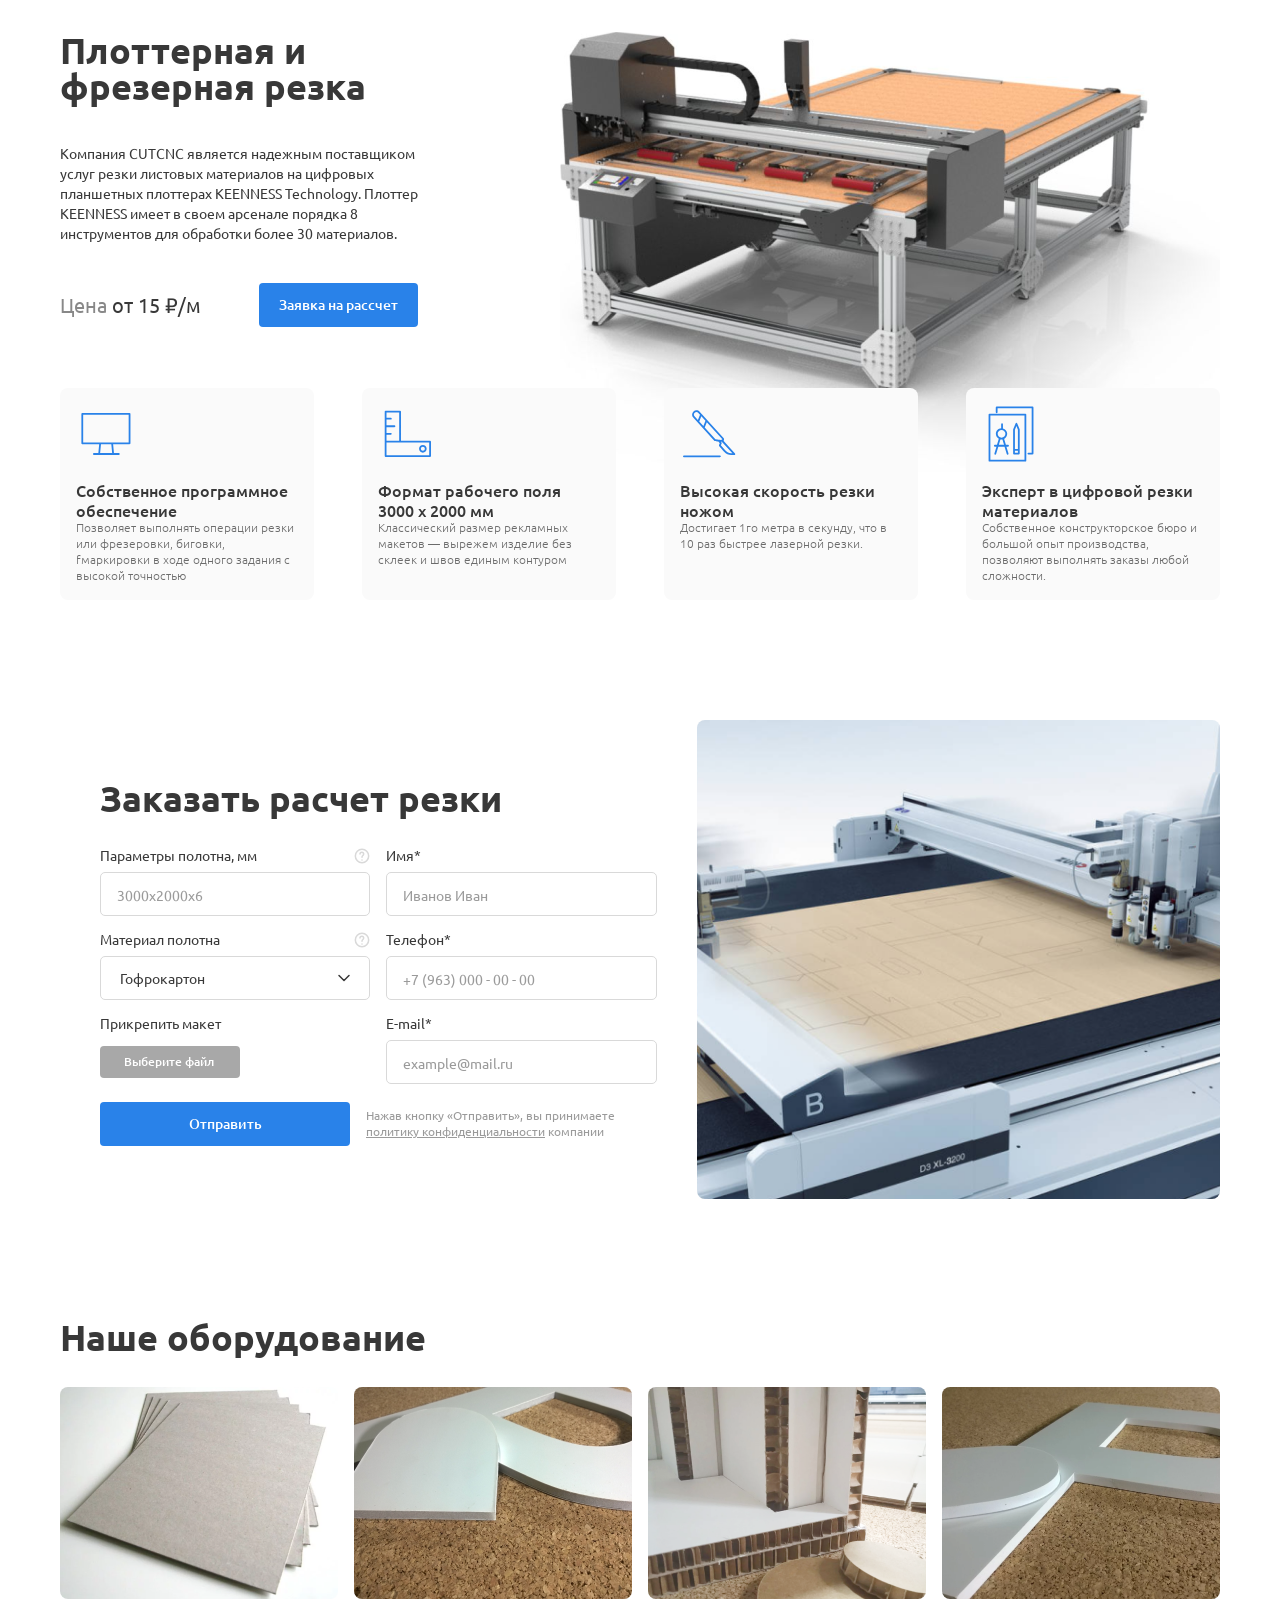
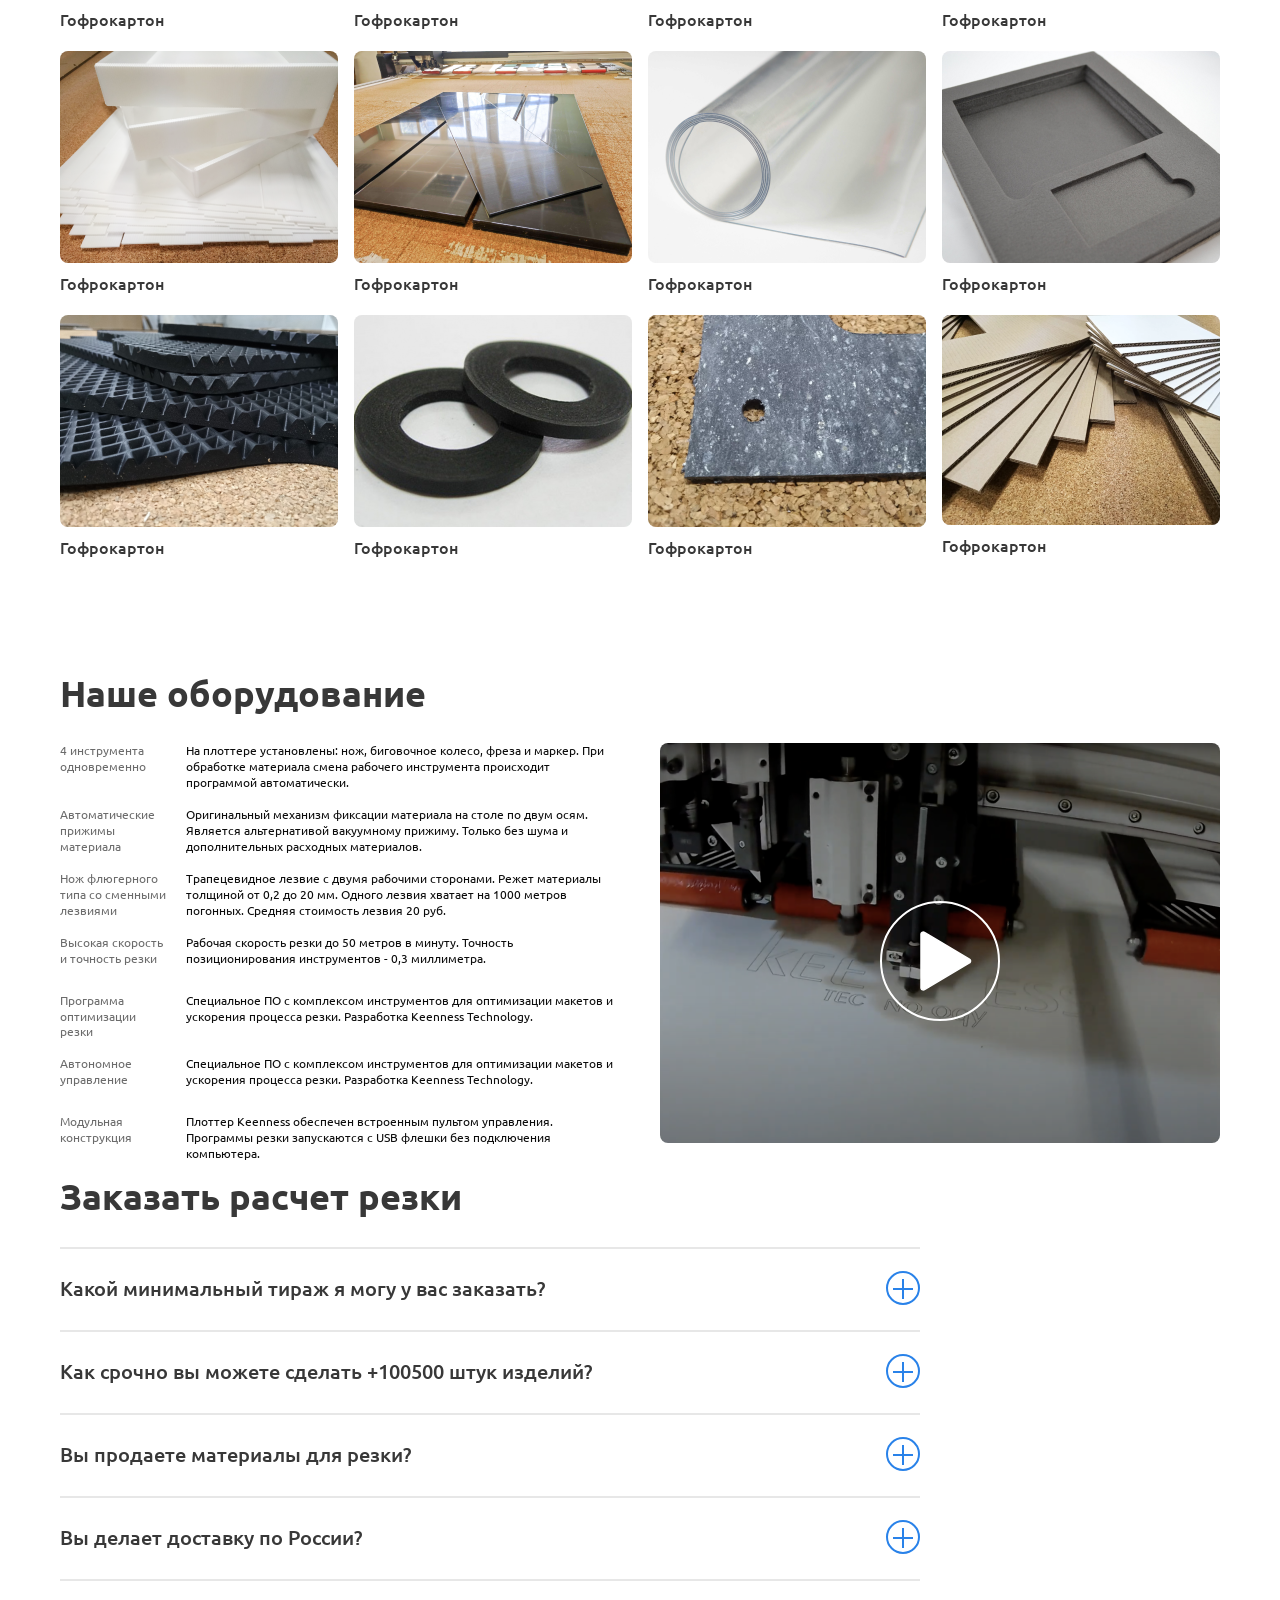
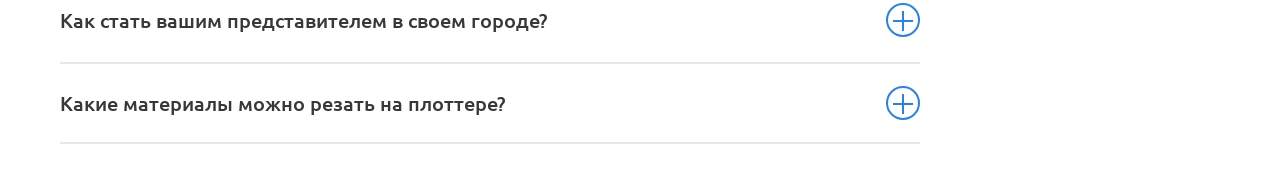
==== commit 9f0b0933: "add new script" ====
--- a/index.html
+++ b/index.html
@@ -134,12 +134,26 @@
                                     <div class="shape__row">
                                         <div class="shape__col__left">
                                             <div class="shape__col__box">
-                                                <label for="parameter">Параметры полотна, мм</label>
+                                                <div class="shape__label__item">
+                                                    <label for="parameter">Параметры полотна, мм</label>
+                                                    <span class="shape__quest"><img src="./image/quest.svg" alt=""></span>
+                                                    <div class="shape__survey"> <p>
+                                                        Чтобы добавить опрос, 
+                                                        удалите текст
+                                                    </p> </div>
+                                                </div>
                                                 <input type="text" id="parameter" name="parameter"
                                                     placeholder="3000х2000х6">
                                             </div>
                                             <div class="shape__col__box">
-                                                <label for="material">Материал полотна</label>
+                                                <div class="shape__label__item">
+                                                    <label for="material">Материал полотна</label>
+                                                    <span class="shape__quest"><img src="./image/quest.svg" alt=""></span>
+                                                    <div class="shape__survey"> <p>
+                                                        Чтобы добавить опрос, 
+                                                        удалите текст
+                                                    </p> </div>
+                                                </div>
                                                 <div class="dropdown">
                                                     <div class="dropdown__button">Гофрокартон</div>
                                                     <ul class="dropdown__list">
@@ -173,6 +187,7 @@
                                                 <div class="label-wrapper">
                                                     <label for="nameClient">Имя*</label> <span
                                                         class="error__message">Обязательное поле</span>
+                                                        
                                                 </div>
                                                 <input type="text" id="nameClient" name="nameClient" class="input-field" data-min-length="2"
                                                     pattern="^[a-zA-Zа-яА-Я\s]+$"
@@ -183,6 +198,7 @@
                                                 <div class="label-wrapper">
                                                     <label for="nameClient">Телефон*</label> <span
                                                         class="error__message">Обязательное поле</span>
+                                                        
                                                 </div>
                                                 <input type="text" id="phoneClient" name="phoneClient"
                                                     class="input-field" pattern="^[0-9]+$"
@@ -193,6 +209,7 @@
                                                 <div class="label-wrapper">
                                                     <label for="nameClient">E-mail*</label> <span
                                                         class="error__message">Обязательное поле</span>
+                                                        
                                                 </div>
                                                 <input type="email" id="emailClient" name="emailClient"
                                                     class="input-field" placeholder="example@mail.ru"   pattern="[a-zA-Z0-9._%+-]+@[a-zA-Z0-9.-]+\.[a-zA-Z]{2,}"
--- a/css/style.css
+++ b/css/style.css
@@ -14,7 +14,7 @@
 }
 
 .notMargin {
-  margin-top: -132px !important;
+  margin-top: -293px !important;
   -webkit-transition: margin-top 2s ease-in-out;
   transition: margin-top 2s ease-in-out;
 }
@@ -34,6 +34,7 @@
   -webkit-box-pack: justify;
       -ms-flex-pack: justify;
           justify-content: space-between;
+  position: relative;
 }
 .label-wrapper span {
   color: #FF2B06;
@@ -238,9 +239,49 @@
   -webkit-box-direction: normal;
       -ms-flex-direction: column;
           flex-direction: column;
+  position: relative;
 }
 .form form .shape__col__box {
   margin-bottom: 16px;
+}
+.form form .shape__label__item {
+  display: -webkit-box;
+  display: -ms-flexbox;
+  display: flex;
+  -webkit-box-pack: justify;
+      -ms-flex-pack: justify;
+          justify-content: space-between;
+}
+.form form .shape__survey {
+  position: absolute;
+  top: -31px;
+  left: 69px;
+  right: 26px;
+  border-radius: 5px;
+  border: 2px solid #383838;
+  background: #383838;
+  -webkit-box-shadow: 0px 0px 20px 0px rgba(0, 0, 0, 0.25);
+          box-shadow: 0px 0px 20px 0px rgba(0, 0, 0, 0.25);
+  padding: 8px;
+  z-index: 1;
+}
+.form form .shape__survey p {
+  color: #FFF;
+  font-size: 12px;
+  font-weight: 400;
+  line-height: 133%;
+}
+.form form .shape__survey ::after {
+  content: "";
+  position: absolute;
+  top: 35px;
+  height: 30px;
+  width: 34px;
+  background: url(../image/poly.svg);
+  background-repeat: no-repeat;
+  -webkit-transform: rotate(228deg);
+          transform: rotate(228deg);
+  right: -21px;
 }
 .form form label {
   color: #383838;
@@ -256,6 +297,12 @@
   padding: 0px 16px;
   border-radius: 5px;
   border: 1.5px solid #D9D9D9;
+}
+.form form input[type=text]:hover {
+  border: 1.5px solid #2982E9;
+}
+.form form input[type=email]:hover {
+  border: 1.5px solid #2982E9;
 }
 .form form input::-webkit-input-placeholder {
   color: #383838;
@@ -630,7 +677,7 @@
   font-size: 12px;
   font-weight: 400;
   line-height: 133%;
-  margin-top: -132px;
+  margin-top: -293px;
 }
 
 .none {
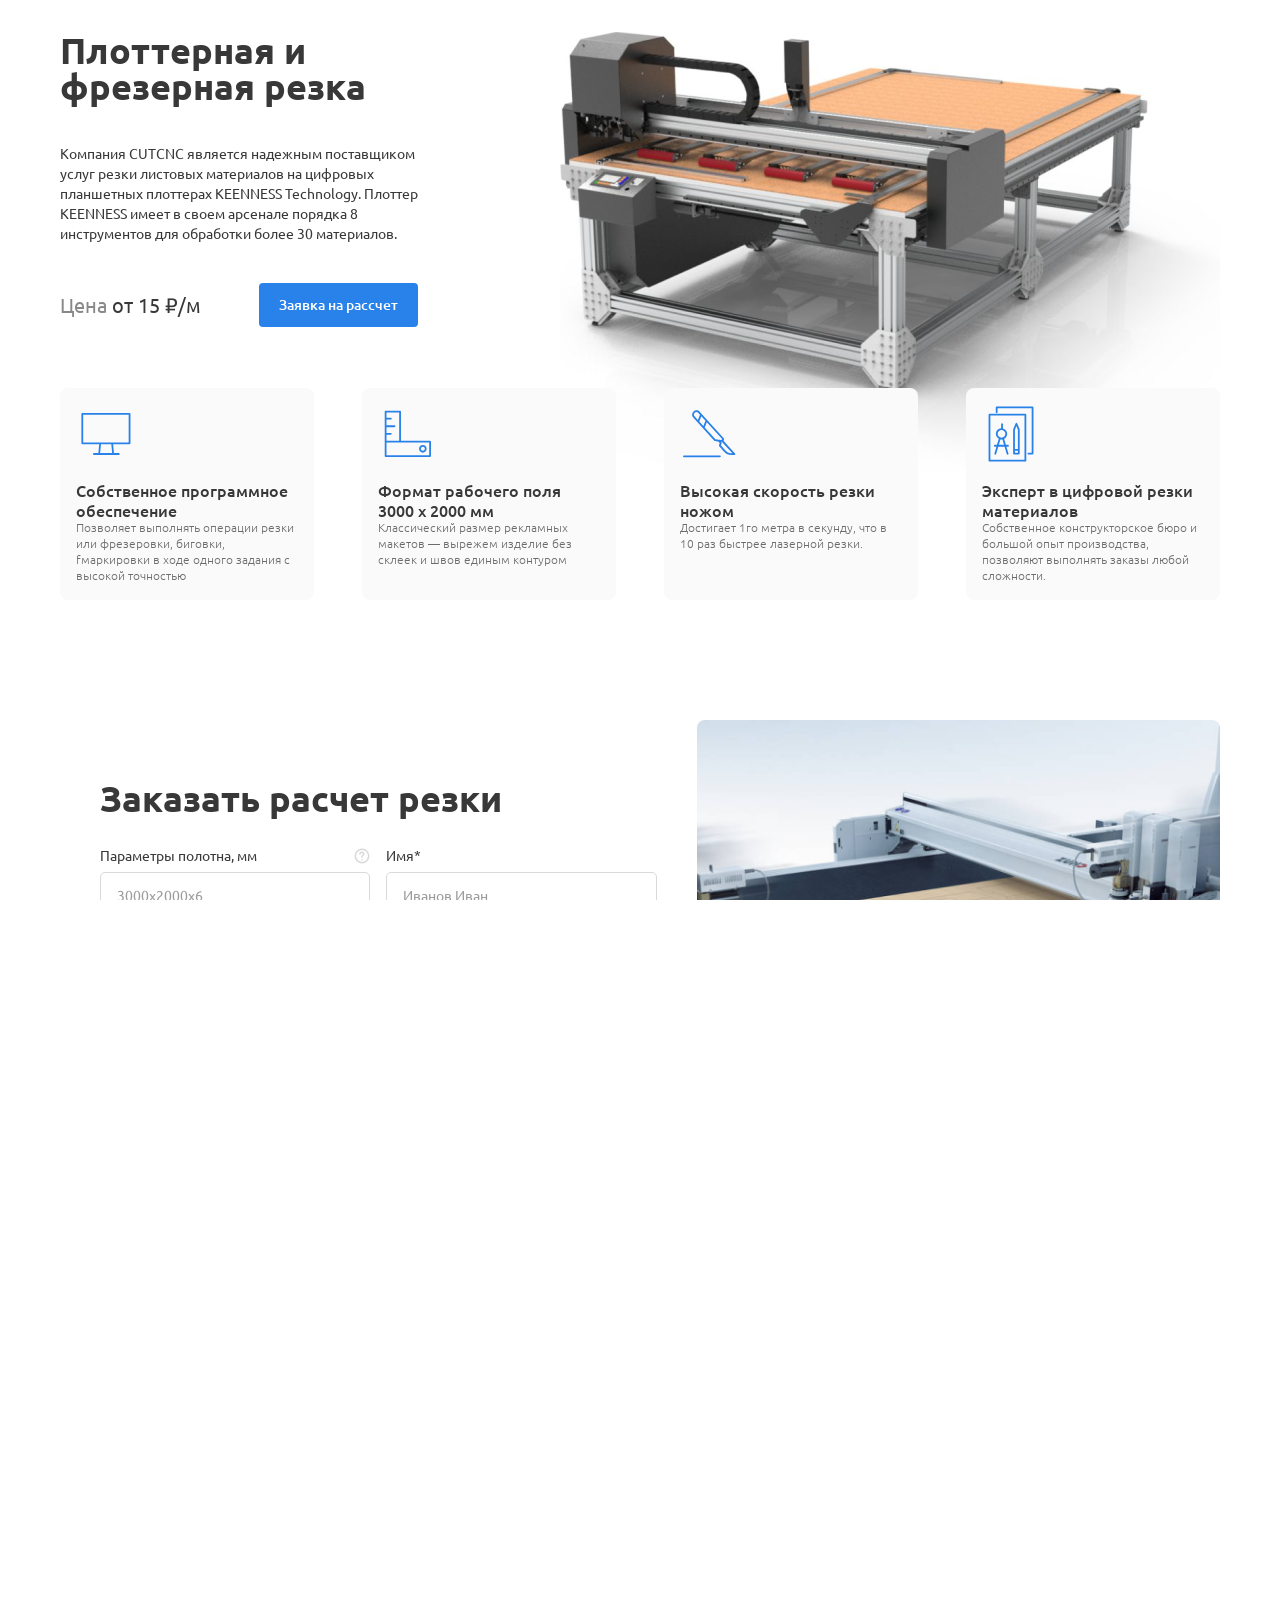
==== commit 2b90aeb1: "no index" ====
--- a/index.html
+++ b/index.html
@@ -8,7 +8,7 @@
     <link rel="stylesheet" href="./css/style.css">
     <link rel="stylesheet" href="./css/media.css">
     <link rel="stylesheet" href="./css/magnific-popup.css">
-
+    <meta name="robots" content="noindex">
     <title>Document</title>
 </head>
 
--- a/css/style.css
+++ b/css/style.css
@@ -274,14 +274,14 @@
 .form form .shape__survey ::after {
   content: "";
   position: absolute;
-  top: 35px;
+  top: 33px;
   height: 30px;
   width: 34px;
   background: url(../image/poly.svg);
   background-repeat: no-repeat;
   -webkit-transform: rotate(228deg);
           transform: rotate(228deg);
-  right: -21px;
+  right: -18px;
 }
 .form form label {
   color: #383838;
@@ -607,6 +607,7 @@
   -webkit-box-pack: justify;
       -ms-flex-pack: justify;
           justify-content: space-between;
+  margin-bottom: 24px;
 }
 .questions .questions__col__title {
   -webkit-box-flex: 1;
@@ -677,7 +678,7 @@
   font-size: 12px;
   font-weight: 400;
   line-height: 133%;
-  margin-top: -293px;
+  margin-top: -336px;
 }
 
 .none {
--- a/css/media.css
+++ b/css/media.css
@@ -39,15 +39,6 @@
   .namePage__title h1 {
     font-size: 32px;
   }
-  .namePage__image img {
-    max-width: none !important;
-    width: 396px;
-  }
-  .namePage__desc {
-    width: -webkit-max-content;
-    width: -moz-max-content;
-    width: max-content;
-  }
   .advantages {
     margin-top: 0px;
   }
@@ -126,8 +117,12 @@
     -webkit-transition: all 0.3s ease;
     transition: all 0.3s ease;
   }
+  .namePage__request a {
+    display: inline-block;
+    padding: 14px 7px;
+  }
   .questions__row {
-    width: 92%;
+    width: 100%;
   }
   .questions__title h2 {
     font-size: 24px !important;
@@ -153,7 +148,7 @@
     font-size: 24px;
   }
   .machine__row {
-    width: 91%;
+    width: 100%;
   }
   .machine__left__box {
     width: 98%;
@@ -172,7 +167,7 @@
     transition: all 0.3s ease;
   }
   .form .shape {
-    width: 90%;
+    width: 100%;
   }
   .form .shape__body {
     margin-left: 0px !important;
@@ -199,4 +194,18 @@
   .questions__body {
     width: 96%;
   }
+  .materials__row {
+    margin-left: 11px;
+  }
+  .materials__col {
+    max-width: 47%;
+  }
+}
+@media (max-width: 320px) {
+  .materials__row {
+    margin-left: 11px;
+  }
+  .materials__col {
+    max-width: 100%;
+  }
 }
